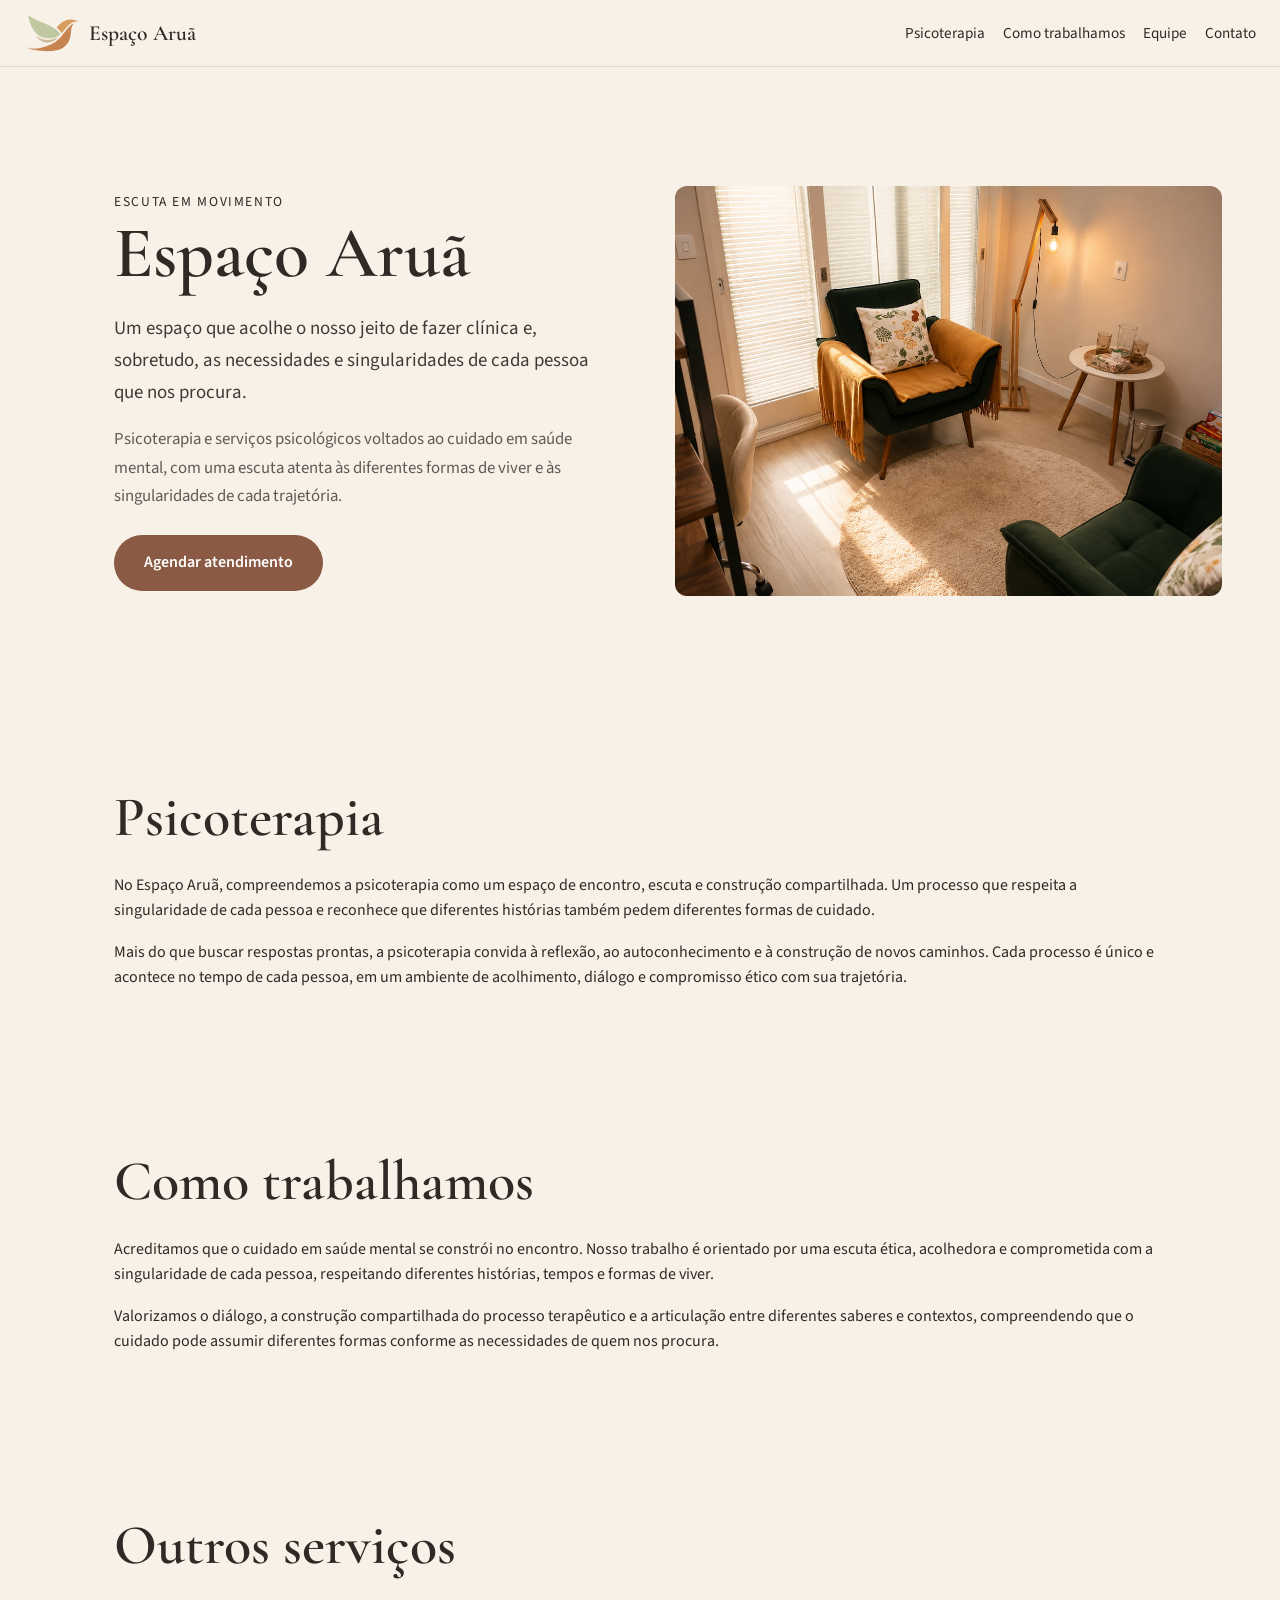
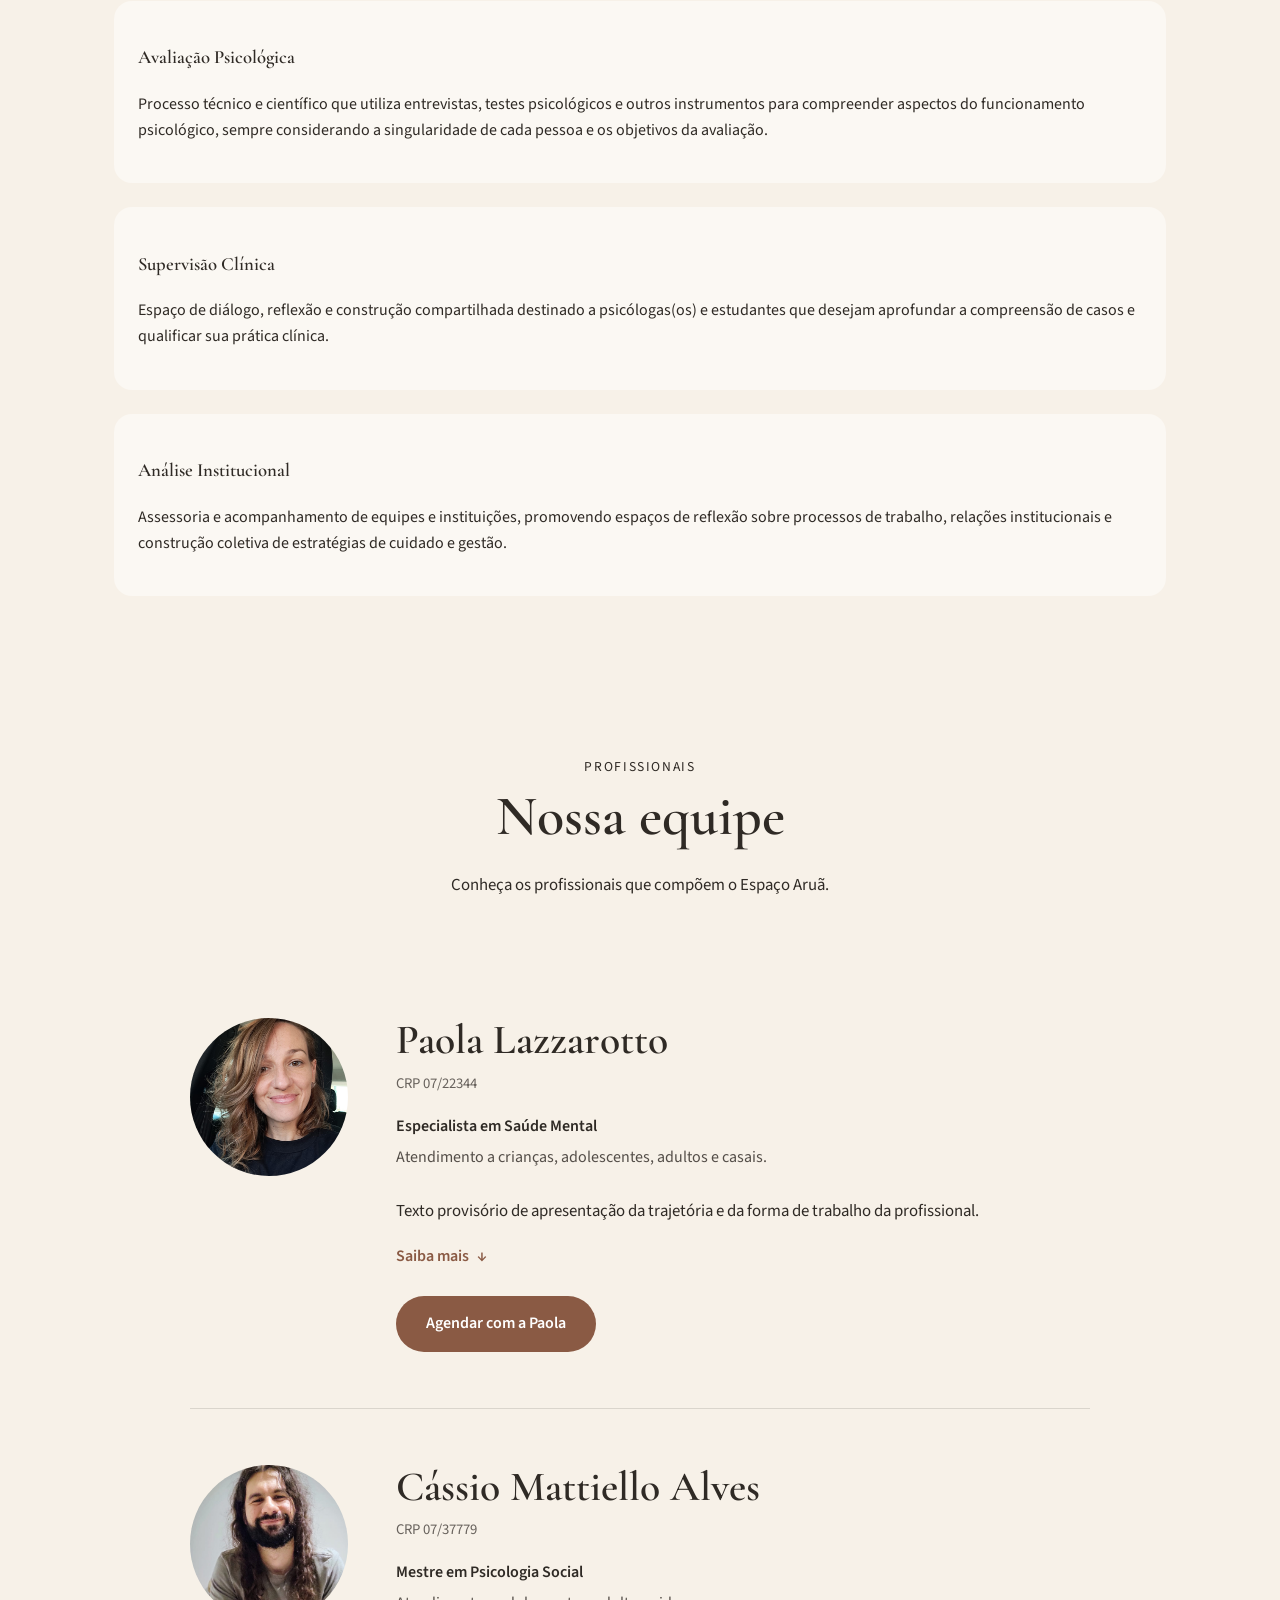
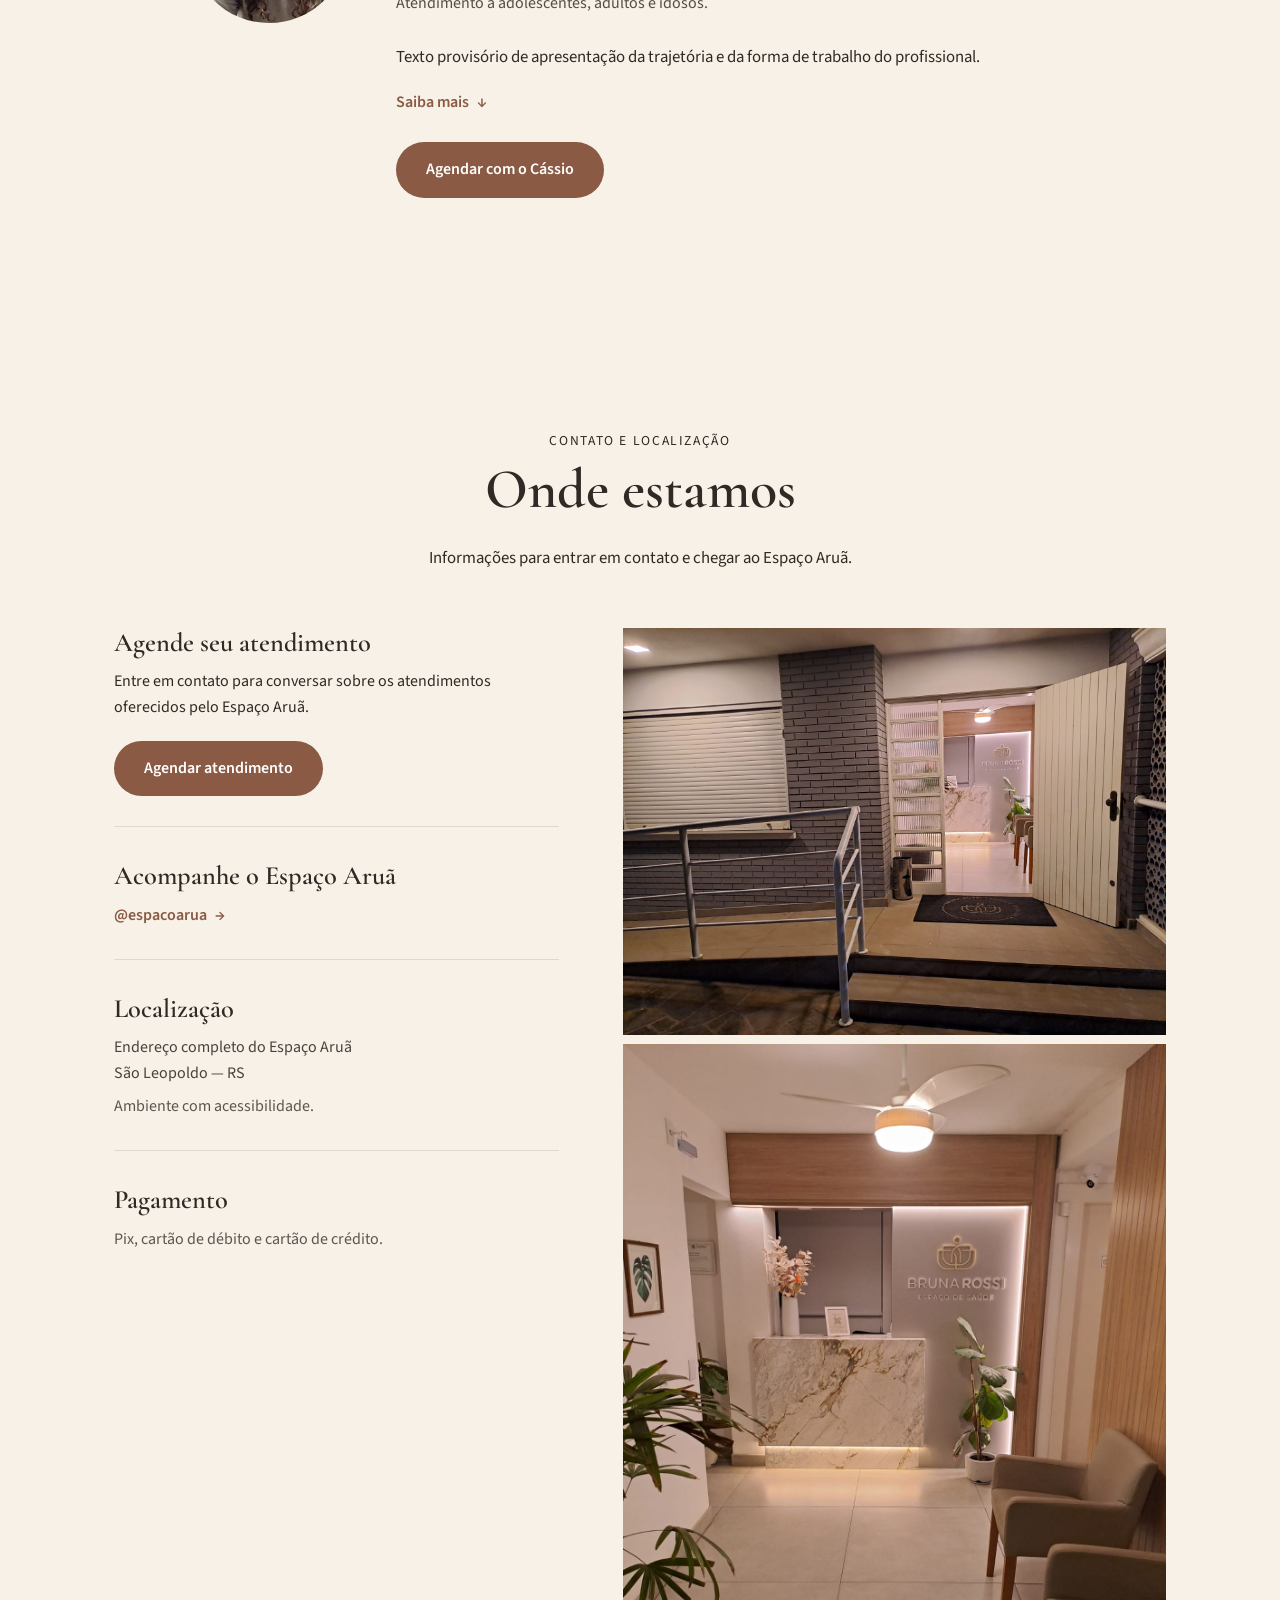
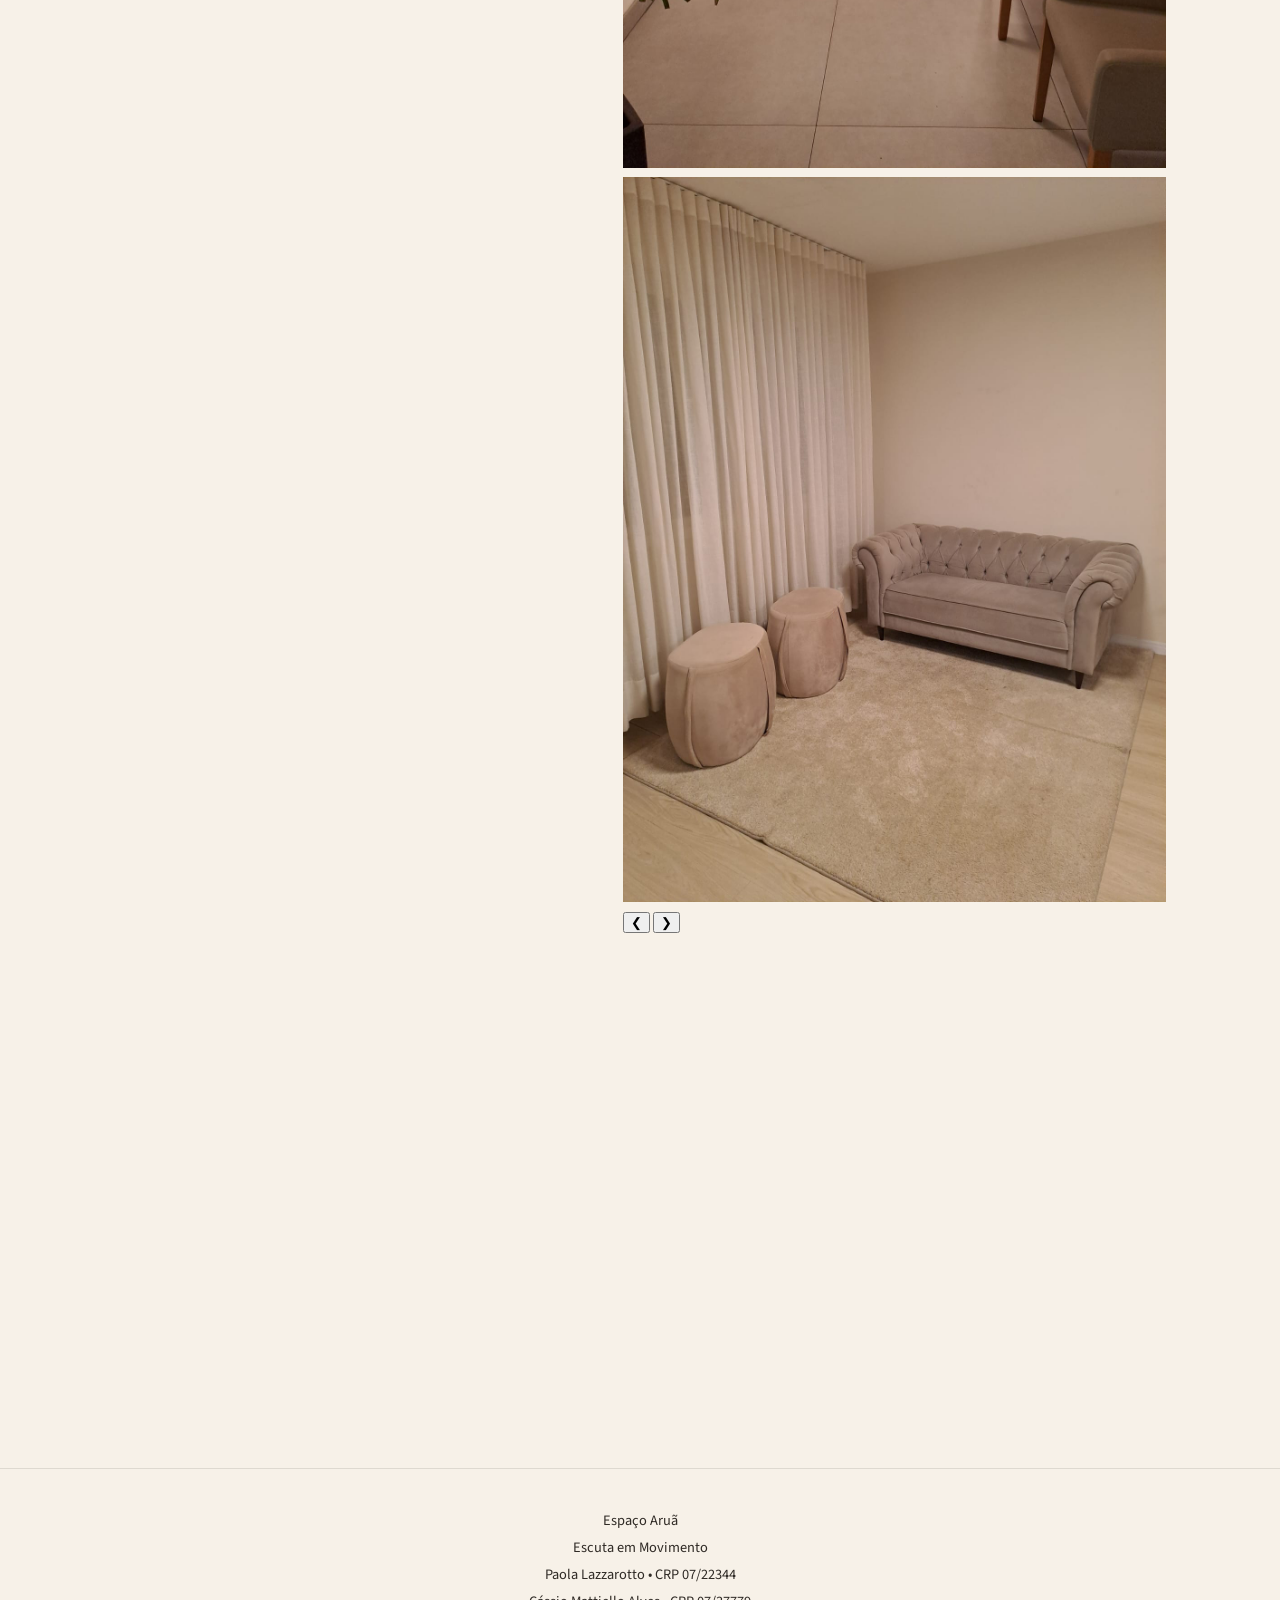
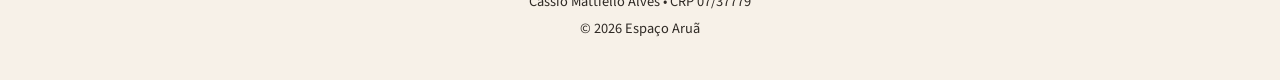
==== index.html @ 2c25df47 "Update index.html" ====
<!DOCTYPE html>
<html lang="pt-BR">
<head>
  <meta charset="UTF-8">

  <meta
    name="viewport"
    content="width=device-width, initial-scale=1.0">

  <title>Espaço Aruã | Escuta em Movimento</title>

  <meta
    name="description"
    content="Espaço Aruã — atendimento psicológico presencial e online em São Leopoldo/RS.">

  <link rel="icon" type="image/svg+xml" href="assets/favicon.svg">
  
  <link rel="stylesheet" href="style.css">
</head>

<body>

  <header class="site-header">
    <a href="#hero" class="logo-link">
      <img
        src="assets/logo.svg"
        alt="Logotipo do Espaço Aruã">

      <span>Espaço Aruã</span>
    </a>

    <nav class="site-nav" aria-label="Navegação principal">
      <a href="#psicoterapia">Psicoterapia</a>
      <a href="#como-trabalhamos">Como trabalhamos</a>
      <a href="#equipe">Equipe</a>
      <a href="#contato">Contato</a>
    </nav>
  </header>

  <main>

    <section id="hero" class="section hero">
  <div class="hero-content">

    <div class="hero-text">
      <p class="eyebrow">Escuta em Movimento</p>

      <h1>Espaço Aruã</h1>

      <p>
        Um espaço que acolhe o nosso jeito de fazer clínica e,
        sobretudo, as necessidades e singularidades de cada pessoa
        que nos procura.
      </p>

      <p>
        Psicoterapia e serviços psicológicos voltados ao cuidado em
        saúde mental, com uma escuta atenta às diferentes formas de
        viver e às singularidades de cada trajetória.
      </p>

      <a href="#contato" class="button">
        Agendar atendimento
      </a>
    </div>

    <div class="hero-image">
      <img
        src="assets/hero2.jpg"
        alt="Consultório do Espaço Aruã">
    </div>

  </div>
</section>
    <section id="psicoterapia" class="section">
  <h2>Psicoterapia</h2>

  <p>
    No Espaço Aruã, compreendemos a psicoterapia como um espaço de encontro,
    escuta e construção compartilhada. Um processo que respeita a
    singularidade de cada pessoa e reconhece que diferentes histórias também
    pedem diferentes formas de cuidado.
  </p>

  <p>
    Mais do que buscar respostas prontas, a psicoterapia convida à reflexão,
    ao autoconhecimento e à construção de novos caminhos. Cada processo é
    único e acontece no tempo de cada pessoa, em um ambiente de acolhimento,
    diálogo e compromisso ético com sua trajetória.
  </p>
</section>

<section id="como-trabalhamos" class="section">
  <h2>Como trabalhamos</h2>

  <p>
    Acreditamos que o cuidado em saúde mental se constrói no encontro.
    Nosso trabalho é orientado por uma escuta ética, acolhedora e
    comprometida com a singularidade de cada pessoa, respeitando
    diferentes histórias, tempos e formas de viver.
  </p>

  <p>
    Valorizamos o diálogo, a construção compartilhada do processo
    terapêutico e a articulação entre diferentes saberes e contextos,
    compreendendo que o cuidado pode assumir diferentes formas conforme
    as necessidades de quem nos procura.
  </p>
</section>

<section id="servicos" class="section">
  <h2>Outros serviços</h2>

  <div class="services-list">

    <article class="service-card">
      <h3>Avaliação Psicológica</h3>

      <p>
        Processo técnico e científico que utiliza entrevistas, testes
        psicológicos e outros instrumentos para compreender aspectos do
        funcionamento psicológico, sempre considerando a singularidade
        de cada pessoa e os objetivos da avaliação.
      </p>
    </article>

    <article class="service-card">
      <h3>Supervisão Clínica</h3>

      <p>
        Espaço de diálogo, reflexão e construção compartilhada destinado
        a psicólogas(os) e estudantes que desejam aprofundar a compreensão
        de casos e qualificar sua prática clínica.
      </p>
    </article>

    <article class="service-card">
      <h3>Análise Institucional</h3>

      <p>
        Assessoria e acompanhamento de equipes e instituições,
        promovendo espaços de reflexão sobre processos de trabalho,
        relações institucionais e construção coletiva de estratégias
        de cuidado e gestão.
      </p>
    </article>

  </div>
</section>

    <section id="equipe" class="section team-section">
      <div class="section-heading">
        <p class="eyebrow">Profissionais</p>

        <h2>Nossa equipe</h2>

        <p>
          Conheça os profissionais que compõem o Espaço Aruã.
        </p>
      </div>

      <div class="team-list">

        <article class="team-member">
          <img
            src="assets/paola.jpeg"
            alt="Paola Lazzarotto"
            class="team-photo">

          <div class="team-content">
            <h3>Paola Lazzarotto</h3>

            <p class="team-crp">CRP 07/22344</p>

            <p class="team-title">
              Especialista em Saúde Mental
            </p>

            <p class="team-audience">
              Atendimento a crianças, adolescentes, adultos e casais.
            </p>

            <p class="team-summary">
              Texto provisório de apresentação da trajetória e da forma
              de trabalho da profissional.
            </p>

            <div class="team-more" id="paola-more" hidden>
              <p>
                Texto provisório para a trajetória profissional completa,
                formação, experiências e áreas de atuação.
              </p>
            </div>

            <button
              class="more-link"
              type="button"
              aria-expanded="false"
              aria-controls="paola-more">

              <span class="more-label">Saiba mais</span>
              <span class="more-arrow" aria-hidden="true">↓</span>
            </button>

            <a
              href="https://wa.me/5551999590970?text=Ol%C3%A1%21%20Conheci%20o%20Espa%C3%A7o%20Aru%C3%A3%20pelo%20site%20e%20gostaria%20de%20agendar%20um%20atendimento."
              class="button team-button"
              target="_blank"
              rel="noopener noreferrer"
              aria-label="Agendar atendimento com Paola pelo WhatsApp">

              Agendar com a Paola
            </a>
          </div>
        </article>

        <article class="team-member">
          <img
            src="assets/cassio.jpg"
            alt="Cássio Mattiello Alves"
            class="team-photo">

          <div class="team-content">
            <h3>Cássio Mattiello Alves</h3>

            <p class="team-crp">CRP 07/37779</p>

            <p class="team-title">
              Mestre em Psicologia Social
            </p>

            <p class="team-audience">
              Atendimento a adolescentes, adultos e idosos.
            </p>

            <p class="team-summary">
              Texto provisório de apresentação da trajetória e da forma
              de trabalho do profissional.
            </p>

            <div class="team-more" id="cassio-more" hidden>
              <p>
                Texto provisório para a trajetória profissional completa,
                formação, experiências e áreas de atuação.
              </p>
            </div>

            <button
              class="more-link"
              type="button"
              aria-expanded="false"
              aria-controls="cassio-more">

              <span class="more-label">Saiba mais</span>
              <span class="more-arrow" aria-hidden="true">↓</span>
            </button>

            <a
              href="https://wa.me/5551982914845?text=Ol%C3%A1%21%20Conheci%20o%20Espa%C3%A7o%20Aru%C3%A3%20pelo%20site%20e%20gostaria%20de%20agendar%20um%20atendimento."
              class="button team-button"
              target="_blank"
              rel="noopener noreferrer"
              aria-label="Agendar atendimento com Cássio pelo WhatsApp">

              Agendar com o Cássio
            </a>
          </div>
        </article>

      </div>
    </section>

    <section id="contato" class="section contact-section">
      <div class="section-heading contact-heading">
        <p class="eyebrow">Contato e localização</p>

        <h2>Onde estamos</h2>

        <p>
          Informações para entrar em contato e chegar ao Espaço Aruã.
        </p>
      </div>

      <div class="contact-layout">

        <div class="contact-information">

          <div class="contact-group">
            <h3>Agende seu atendimento</h3>

            <p>
              Entre em contato para conversar sobre os atendimentos
              oferecidos pelo Espaço Aruã.
            </p>

            <a href="#" class="button">
              Agendar atendimento
            </a>
          </div>

          <div class="contact-group">
            <h3>Acompanhe o Espaço Aruã</h3>

            <a
              href="#"
              class="text-link"
              target="_blank"
              rel="noopener noreferrer">

              @espacoarua
              <span aria-hidden="true">→</span>
            </a>
          </div>

          <div class="contact-group">
            <h3>Localização</h3>

            <address>
              Endereço completo do Espaço Aruã<br>
              São Leopoldo — RS
            </address>

            <p class="practical-information">
              Ambiente com acessibilidade.
            </p>
          </div>

          <div class="contact-group">
            <h3>Pagamento</h3>

            <p class="practical-information">
              Pix, cartão de débito e cartão de crédito.
            </p>
          </div>

        </div>

          <div class="partner-space-gallery">
          
            <div class="gallery-slides">
          
              <img
                src="assets/entrada.jfif"
                alt="Entrada do Bruna Rossi Espaço de Saúde"
                class="gallery-image active">
          
              <img
                src="assets/salaespera1.jfif"
                alt="Sala de espera do Bruna Rossi Espaço de Saúde"
                class="gallery-image">
          
              <img
                src="assets/salaespera2.jfif"
                alt="Ambiente interno do Bruna Rossi Espaço de Saúde"
                class="gallery-image">
          
            </div>
          
            <button class="gallery-prev" aria-label="Imagem anterior">
              &#10094;
            </button>
          
            <button class="gallery-next" aria-label="Próxima imagem">
              &#10095;
            </button>
          
            <div class="gallery-dots">
              <span class="dot active"></span>
              <span class="dot"></span>
              <span class="dot"></span>
            </div>
          
          </div>
        </div>

      </div>

      <div class="map-container">
        <iframe
          src="https://www.google.com/maps/embed?pb=!1m18!1m12!1m3!1d565.4908144090025!2d-51.13666380336082!3d-29.768173068075356!2m3!1f0!2f0!3f0!3m2!1i1024!2i768!4f13.1!3m3!1m2!1s0x95196956f9152bd3%3A0xb25b59da0e4efa75!2sBruna%20Rossi%20Espa%C3%A7o%20de%20Sa%C3%BAde!5e0!3m2!1spt-BR!2sbr!4v1783975201774!5m2!1spt-BR!2sbr"
          title="Localização do Espaço Aruã no Bruna Rossi Espaço de Saúde"
          loading="lazy"
          allowfullscreen
          referrerpolicy="strict-origin-when-cross-origin">
        </iframe>
      </div>
    </section>

  </main>

  <footer class="site-footer">
    <p>Espaço Aruã</p>
    <p>Escuta em Movimento</p>
    <p>Paola Lazzarotto • CRP 07/22344</p>
    <p>Cássio Mattiello Alves • CRP 07/37779</p>
    <p>© 2026 Espaço Aruã</p>
  </footer>

  <script src="script.js"></script>
</body>
</html>
---- style.css ----
@import url('https://fonts.googleapis.com/css2?family=Cormorant+Garamond:wght@500;600;700&family=Source+Sans+3:wght@400;500;600&display=swap');

:root {
  --cor-fundo: #f7f1e8;
  --cor-texto: #2f2a25;
  --cor-destaque: #8a5a44;
  --cor-branco: #ffffff;
  --largura-conteudo: 1100px;
}

* {
  box-sizing: border-box;
}

html {
  scroll-behavior: smooth;
}

body {
  margin: 0;
  font-family: 'Source Sans 3', Arial, sans-serif;
  background: var(--cor-fundo);
  color: var(--cor-texto);
  line-height: 1.6;
}

img {
  max-width: 100%;
}

h1,
h2,
h3 {
  font-family: 'Cormorant Garamond', serif;
  font-weight: 600;
}

h2 {
  margin: 0 0 24px;
  font-size: clamp(2.3rem, 5vw, 3.5rem);
  line-height: 1.1;
}

address {
  font-style: normal;
}

/* Header */

.site-header {
  position: sticky;
  top: 0;
  z-index: 10;
  display: flex;
  justify-content: space-between;
  align-items: center;
  gap: 24px;
  padding: 14px 24px;
  background: var(--cor-fundo);
  border-bottom: 1px solid rgba(47, 42, 37, 0.12);
}

.logo-link {
  display: flex;
  align-items: center;
  gap: 10px;
  color: var(--cor-texto);
  text-decoration: none;
  font-family: 'Cormorant Garamond', serif;
  font-size: 1.35rem;
  font-weight: 600;
}

.logo-link img {
  width: auto;
  height: 38px;
}

.site-nav {
  display: flex;
  flex-wrap: wrap;
  gap: 18px;
}

.site-nav a {
  color: var(--cor-texto);
  text-decoration: none;
  font-size: 0.95rem;
}

.site-nav a:hover {
  color: var(--cor-destaque);
}

/* Estrutura geral */

.section {
  max-width: var(--largura-conteudo);
  margin: 0 auto;
  padding: 72px 24px;
}

.eyebrow {
  margin: 0;
  font-size: 0.85rem;
  text-transform: uppercase;
  letter-spacing: 0.12em;
}

/* Hero */

.hero {
  min-height: 72vh;
  display: flex;
  align-items: center;
}

.hero-content {
  width: 100%;
  display: flex;
  align-items: center;
  gap: 56px;
}

.hero-text {
  flex: 0 0 48%;
}

.hero h1 {
  margin: 0.25rem 0 1.5rem;
  font-size: clamp(3rem, 6vw, 4.5rem);
  line-height: 1;
}

.hero-text p {
  max-width: 560px;
}

.hero-text .eyebrow {
  margin: 0;
}

.hero-text .eyebrow + h1 + p {
  margin: 0 0 1rem;
  font-size: 1.18rem;
  line-height: 1.7;
  color: rgba(47, 42, 37, 0.92);
}

.hero-text p:last-of-type {
  margin: 0;
  font-size: 1.05rem;
  line-height: 1.7;
  color: rgba(47, 42, 37, 0.76);
}

.hero-image {
  flex: 0 0 52%;
}

.hero-image img {
  width: 100%;
  display: block;
  object-fit: cover;
  aspect-ratio: 4 / 3;
  border-radius: 12px;
}

/* Botões e links */

.button {
  display: inline-flex;
  align-items: center;
  justify-content: center;
  width: auto;
  margin-top: 24px;
  padding: 15px 30px;
  border-radius: 999px;
  background: var(--cor-destaque);
  color: var(--cor-branco);
  text-decoration: none;
  font-weight: 600;
  transition:
    transform 0.2s ease,
    opacity 0.2s ease;
}

.button:hover {
  transform: translateY(-2px);
  opacity: 0.95;
}

.text-link {
  display: inline-flex;
  align-items: center;
  gap: 8px;
  color: var(--cor-destaque);
  text-decoration: none;
  font-weight: 600;
}

.text-link:hover {
  text-decoration: underline;
}

/* Serviços */

.services-list article {
  margin-top: 24px;
  padding: 24px;
  background: rgba(255, 255, 255, 0.45);
  border-radius: 18px;
}

/* Cabeçalhos de seção */

.section-heading {
  max-width: 650px;
  margin: 0 auto 64px;
  text-align: center;
}

.section-heading h2 {
  margin-top: 8px;
}

.section-heading > p:last-child {
  margin-bottom: 0;
  font-size: 1.05rem;
}

/* Equipe */

.team-section {
  padding-top: 88px;
  padding-bottom: 88px;
}

.team-list {
  max-width: 900px;
  margin: 0 auto;
}

.team-member {
  display: flex;
  align-items: flex-start;
  gap: 48px;
  margin: 0;
  padding: 56px 0;
  background: transparent;
}

.team-member + .team-member {
  border-top: 1px solid rgba(47, 42, 37, 0.14);
}

.team-photo {
  flex: 0 0 158px;
  width: 158px;
  height: 158px;
  display: block;
  margin: 0;
  border-radius: 50%;
  object-fit: cover;
  object-position: center 25%;
}

.team-content {
  flex: 1;
  min-width: 0;
  margin: 0;
  text-align: left;
}

.team-content h3 {
  margin: 0;
  font-size: clamp(2rem, 5vw, 2.6rem);
  line-height: 1.1;
}

.team-crp {
  margin: 8px 0 0;
  color: rgba(47, 42, 37, 0.72);
  font-size: 0.92rem;
}

.team-title {
  margin: 18px 0 0;
  font-weight: 600;
}

.team-audience {
  max-width: 470px;
  margin: 6px 0 26px;
  color: rgba(47, 42, 37, 0.82);
}

.team-summary,
.team-more {
  font-size: 1.05rem;
  line-height: 1.75;
}

.team-more[hidden] {
  display: none;
}

.more-link {
  display: flex;
  align-items: center;
  gap: 8px;
  margin: 18px 0 0;
  padding: 0;
  border: 0;
  background: transparent;
  color: var(--cor-destaque);
  font: inherit;
  font-weight: 600;
  cursor: pointer;
}

.more-link:hover {
  text-decoration: underline;
}

.more-arrow {
  transition: transform 0.2s ease;
}

.more-link[aria-expanded="true"] .more-arrow {
  transform: rotate(180deg);
}

.team-button {
  margin-top: 26px;
}

/* Onde estamos e contato */

.contact-section {
  padding-top: 88px;
  padding-bottom: 88px;
}

.contact-heading {
  margin-bottom: 56px;
}

.contact-layout {
  display: grid;
  grid-template-columns: minmax(0, 0.9fr) minmax(0, 1.1fr);
  gap: 64px;
  align-items: start;
}

.contact-information {
  display: flex;
  flex-direction: column;
  gap: 34px;
}

.contact-group {
  padding-bottom: 30px;
  border-bottom: 1px solid rgba(47, 42, 37, 0.12);
}

.contact-group:last-child {
  padding-bottom: 0;
  border-bottom: 0;
}

.contact-group h3,
.partner-space h3 {
  margin: 0 0 10px;
  font-size: 1.65rem;
  line-height: 1.2;
}

.contact-group p {
  margin: 0;
}

.contact-group .button {
  margin-top: 20px;
}

.contact-group address {
  color: rgba(47, 42, 37, 0.88);
}

.practical-information {
  margin-top: 8px !important;
  color: rgba(47, 42, 37, 0.78);
}

.waiting-room-photo {
  width: 100%;
  display: block;
  aspect-ratio: 4 / 3;
  object-fit: cover;
  border-radius: 12px;
}

.partner-space-text {
  padding-top: 24px;
}

.partner-space-text p {
  margin: 0 0 18px;
  font-size: 1.04rem;
  line-height: 1.75;
}

.map-container {
  margin-top: 64px;
}

.map-container iframe {
    width: 100%;
    height: 380px;
    border: 0;
    border-radius: 12px;
    display: block;
}

@media (max-width: 768px) {
    .map-container iframe {
        height: 300px;
    }
}

/* Rodapé */

.site-footer {
  padding: 36px 24px;
  border-top: 1px solid rgba(47, 42, 37, 0.12);
  text-align: center;
  font-size: 0.9rem;
}

.site-footer p {
  margin: 4px 0;
}

/* Responsividade */

@media (max-width: 768px) {
  .site-header {
    flex-direction: column;
    align-items: flex-start;
  }

  .site-nav {
    gap: 12px;
  }

  .section {
    padding: 56px 20px;
  }

  .hero {
    min-height: auto;
  }

  .hero-content {
    flex-direction: column;
    gap: 32px;
  }

  .hero-text,
  .hero-image {
    flex: none;
    width: 100%;
  }

  .hero h1 {
    font-size: clamp(2.7rem, 15vw, 4rem);
  }

  .team-section,
  .contact-section {
    padding-top: 64px;
    padding-bottom: 64px;
  }

  .section-heading {
    margin-bottom: 32px;
  }

  .team-member {
    flex-direction: column;
    align-items: center;
    gap: 0;
    padding: 44px 0;
  }

  .team-photo {
    flex: none;
    width: 126px;
    height: 126px;
    margin: 0 auto 26px;
  }

  .team-content {
    width: 100%;
  }

  .team-content h3 {
    font-size: 2.2rem;
  }

  .team-content h3,
  .team-crp,
  .team-title,
  .team-audience {
    text-align: center;
  }

  .team-audience {
    margin: 6px auto 26px;
  }

  .team-button {
    width: 100%;
  }

  .contact-layout {
    grid-template-columns: 1fr;
    gap: 48px;
  }

  .contact-information {
    gap: 28px;
  }

  .waiting-room-photo {
    aspect-ratio: 4 / 3;
  }

  .map-container {
    margin-top: 48px;
  }

  .map-placeholder {
    min-height: 280px;
  }
}
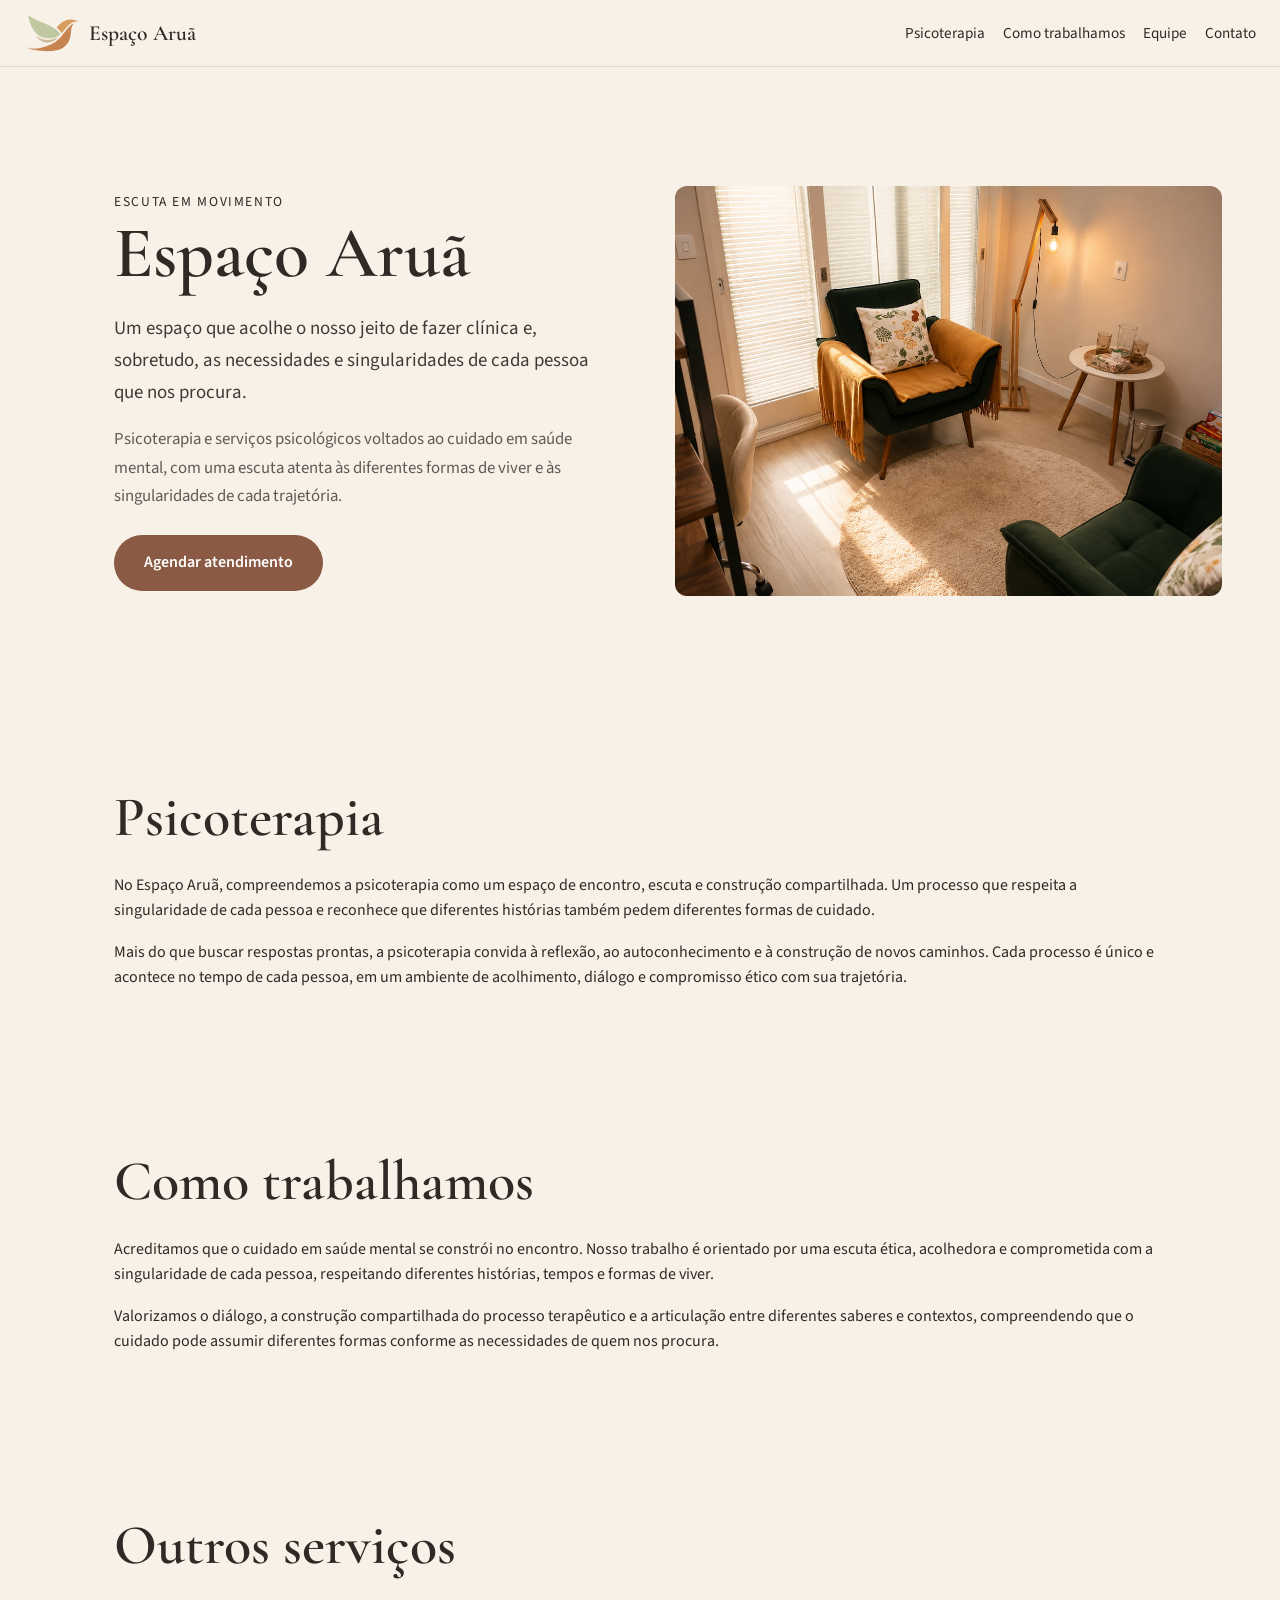
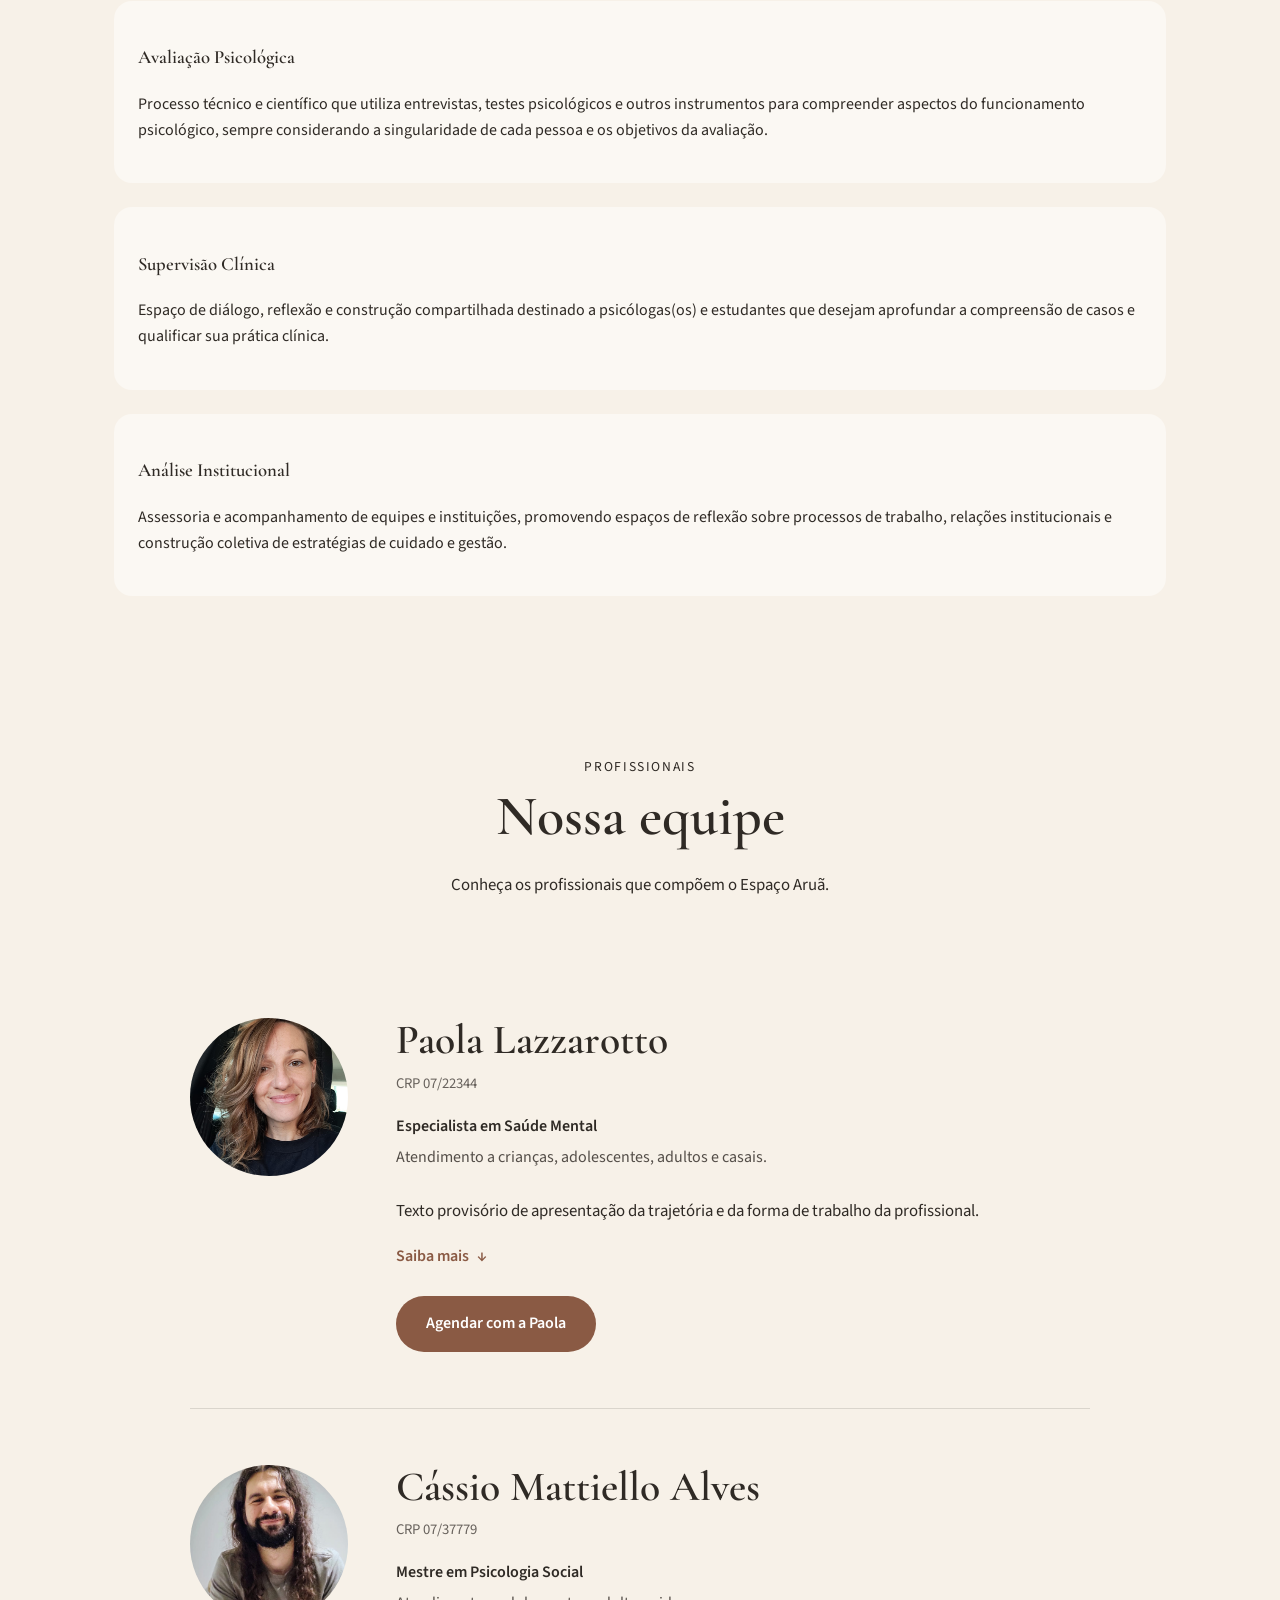
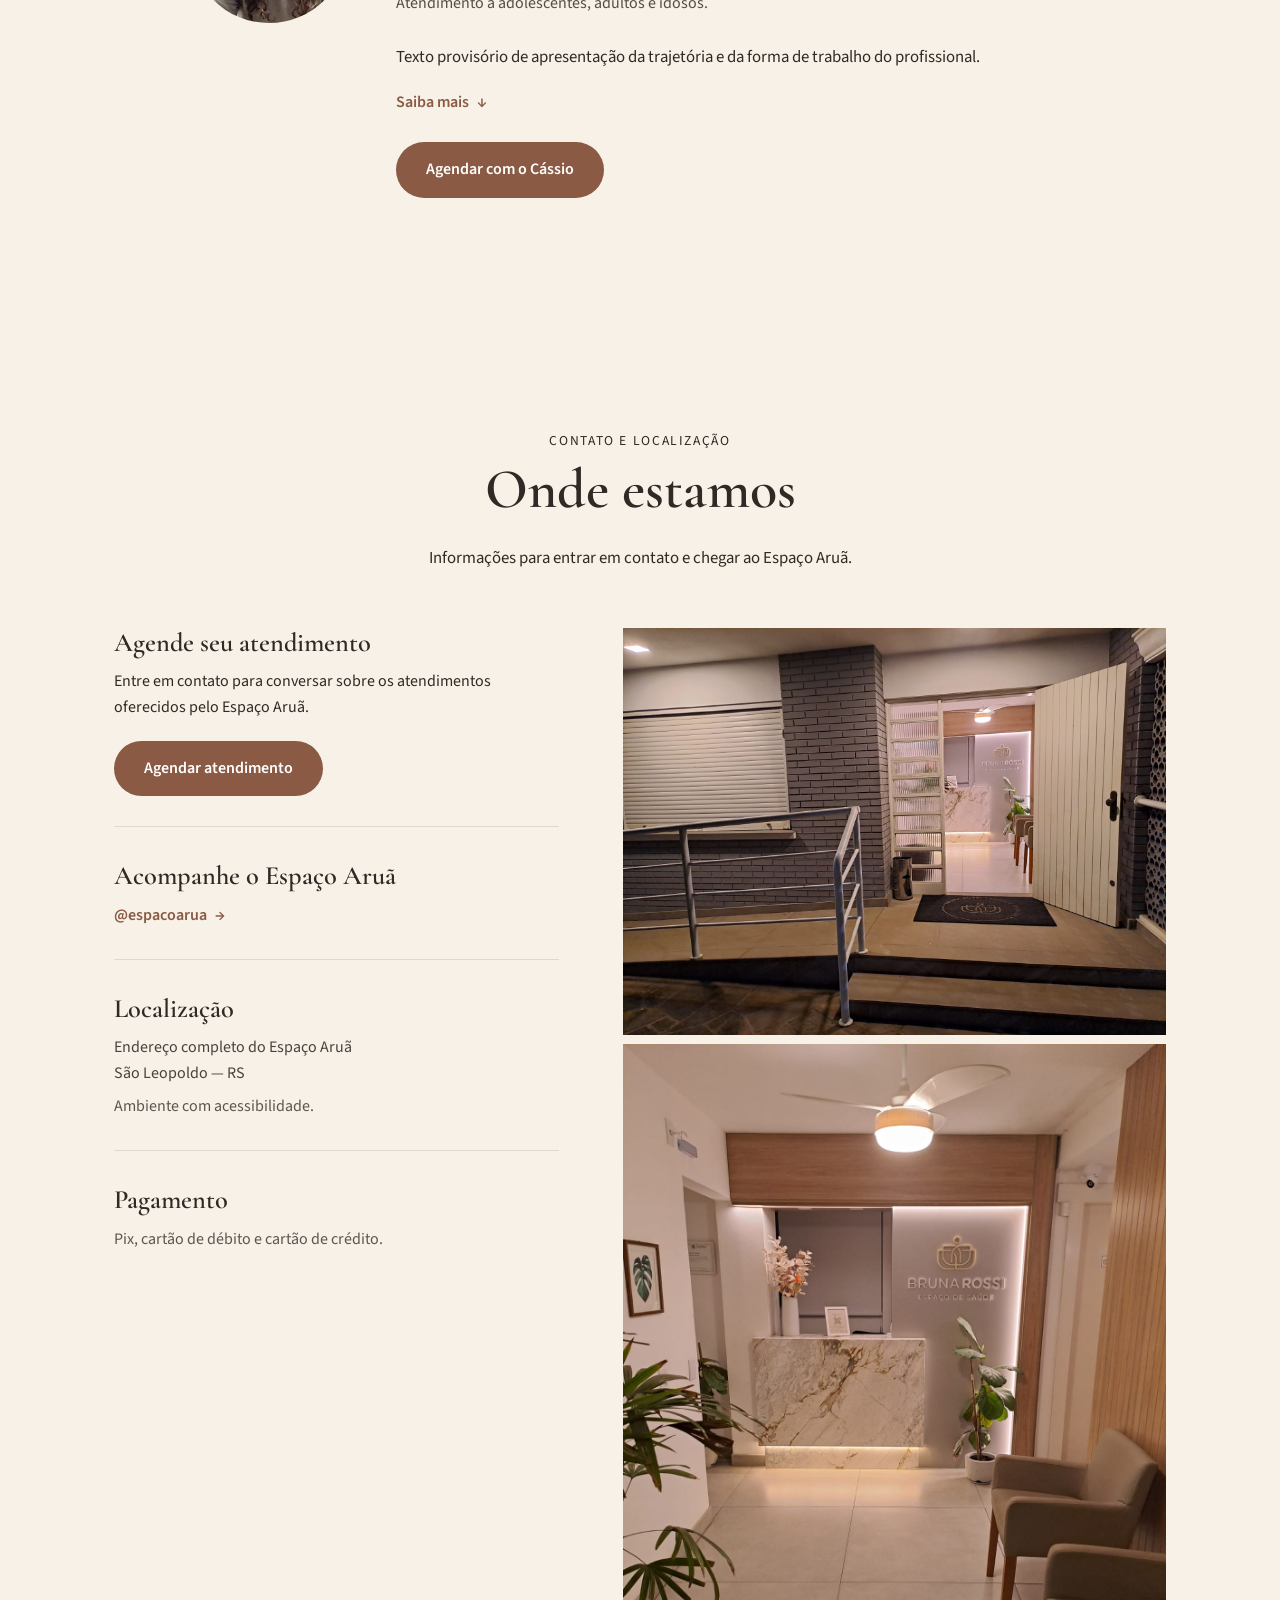
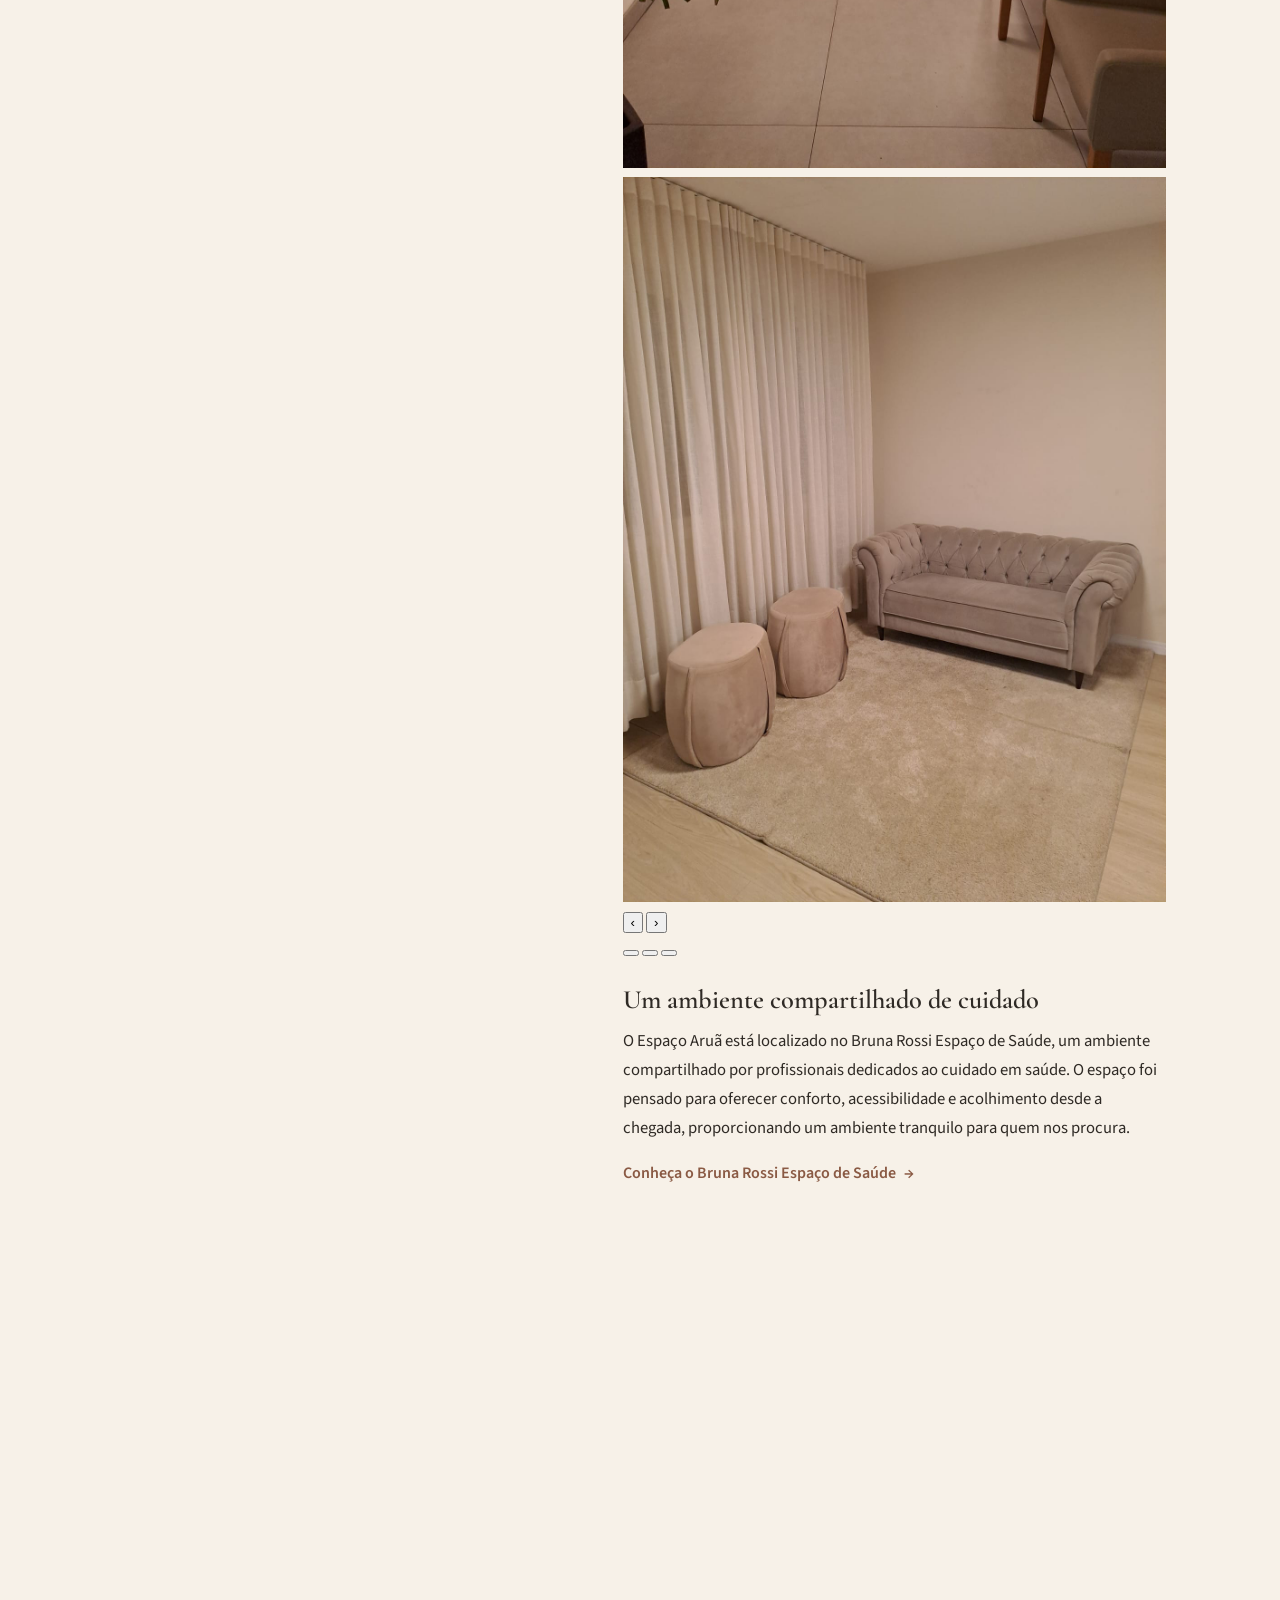
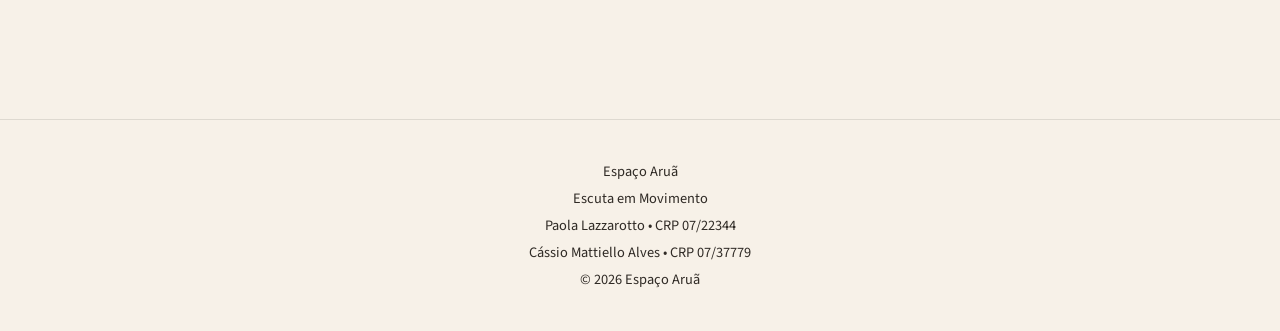
==== commit 9f0a4bf0: "Update index.html" ====
--- a/index.html
+++ b/index.html
@@ -271,120 +271,167 @@
     </section>
 
     <section id="contato" class="section contact-section">
-      <div class="section-heading contact-heading">
-        <p class="eyebrow">Contato e localização</p>
-
-        <h2>Onde estamos</h2>
+  <div class="section-heading contact-heading">
+    <p class="eyebrow">Contato e localização</p>
+
+    <h2>Onde estamos</h2>
+
+    <p>
+      Informações para entrar em contato e chegar ao Espaço Aruã.
+    </p>
+  </div>
+
+  <div class="contact-layout">
+
+    <div class="contact-information">
+
+      <div class="contact-group">
+        <h3>Agende seu atendimento</h3>
 
         <p>
-          Informações para entrar em contato e chegar ao Espaço Aruã.
+          Entre em contato para conversar sobre os atendimentos
+          oferecidos pelo Espaço Aruã.
         </p>
-      </div>
-
-      <div class="contact-layout">
-
-        <div class="contact-information">
-
-          <div class="contact-group">
-            <h3>Agende seu atendimento</h3>
-
-            <p>
-              Entre em contato para conversar sobre os atendimentos
-              oferecidos pelo Espaço Aruã.
-            </p>
-
-            <a href="#" class="button">
-              Agendar atendimento
-            </a>
-          </div>
-
-          <div class="contact-group">
-            <h3>Acompanhe o Espaço Aruã</h3>
-
-            <a
-              href="#"
-              class="text-link"
-              target="_blank"
-              rel="noopener noreferrer">
-
-              @espacoarua
-              <span aria-hidden="true">→</span>
-            </a>
-          </div>
-
-          <div class="contact-group">
-            <h3>Localização</h3>
-
-            <address>
-              Endereço completo do Espaço Aruã<br>
-              São Leopoldo — RS
-            </address>
-
-            <p class="practical-information">
-              Ambiente com acessibilidade.
-            </p>
-          </div>
-
-          <div class="contact-group">
-            <h3>Pagamento</h3>
-
-            <p class="practical-information">
-              Pix, cartão de débito e cartão de crédito.
-            </p>
-          </div>
+
+        <a href="#" class="button">
+          Agendar atendimento
+        </a>
+      </div>
+
+      <div class="contact-group">
+        <h3>Acompanhe o Espaço Aruã</h3>
+
+        <a
+          href="#"
+          class="text-link"
+          target="_blank"
+          rel="noopener noreferrer">
+
+          @espacoarua
+          <span aria-hidden="true">→</span>
+        </a>
+      </div>
+
+      <div class="contact-group">
+        <h3>Localização</h3>
+
+        <address>
+          Endereço completo do Espaço Aruã<br>
+          São Leopoldo — RS
+        </address>
+
+        <p class="practical-information">
+          Ambiente com acessibilidade.
+        </p>
+      </div>
+
+      <div class="contact-group">
+        <h3>Pagamento</h3>
+
+        <p class="practical-information">
+          Pix, cartão de débito e cartão de crédito.
+        </p>
+      </div>
+
+    </div>
+
+    <div class="partner-space">
+
+      <div
+        class="partner-space-gallery"
+        aria-label="Imagens do Bruna Rossi Espaço de Saúde">
+
+        <div class="gallery-slides">
+
+          <img
+            src="assets/entrada.jfif"
+            alt="Entrada do Bruna Rossi Espaço de Saúde"
+            class="gallery-image is-active">
+
+          <img
+            src="assets/salaespera1.jfif"
+            alt="Sala de espera do Bruna Rossi Espaço de Saúde"
+            class="gallery-image">
+
+          <img
+            src="assets/salaespera2.jfif"
+            alt="Outro ambiente da sala de espera"
+            class="gallery-image">
 
         </div>
 
-          <div class="partner-space-gallery">
-          
-            <div class="gallery-slides">
-          
-              <img
-                src="assets/entrada.jfif"
-                alt="Entrada do Bruna Rossi Espaço de Saúde"
-                class="gallery-image active">
-          
-              <img
-                src="assets/salaespera1.jfif"
-                alt="Sala de espera do Bruna Rossi Espaço de Saúde"
-                class="gallery-image">
-          
-              <img
-                src="assets/salaespera2.jfif"
-                alt="Ambiente interno do Bruna Rossi Espaço de Saúde"
-                class="gallery-image">
-          
-            </div>
-          
-            <button class="gallery-prev" aria-label="Imagem anterior">
-              &#10094;
-            </button>
-          
-            <button class="gallery-next" aria-label="Próxima imagem">
-              &#10095;
-            </button>
-          
-            <div class="gallery-dots">
-              <span class="dot active"></span>
-              <span class="dot"></span>
-              <span class="dot"></span>
-            </div>
-          
-          </div>
+        <button
+          class="gallery-button gallery-prev"
+          type="button"
+          aria-label="Mostrar imagem anterior">
+          ‹
+        </button>
+
+        <button
+          class="gallery-button gallery-next"
+          type="button"
+          aria-label="Mostrar próxima imagem">
+          ›
+        </button>
+
+        <div class="gallery-dots" aria-label="Selecionar imagem">
+          <button
+            class="gallery-dot is-active"
+            type="button"
+            aria-label="Mostrar imagem 1">
+          </button>
+
+          <button
+            class="gallery-dot"
+            type="button"
+            aria-label="Mostrar imagem 2">
+          </button>
+
+          <button
+            class="gallery-dot"
+            type="button"
+            aria-label="Mostrar imagem 3">
+          </button>
         </div>
 
       </div>
 
-      <div class="map-container">
-        <iframe
-          src="https://www.google.com/maps/embed?pb=!1m18!1m12!1m3!1d565.4908144090025!2d-51.13666380336082!3d-29.768173068075356!2m3!1f0!2f0!3f0!3m2!1i1024!2i768!4f13.1!3m3!1m2!1s0x95196956f9152bd3%3A0xb25b59da0e4efa75!2sBruna%20Rossi%20Espa%C3%A7o%20de%20Sa%C3%BAde!5e0!3m2!1spt-BR!2sbr!4v1783975201774!5m2!1spt-BR!2sbr"
-          title="Localização do Espaço Aruã no Bruna Rossi Espaço de Saúde"
-          loading="lazy"
-          allowfullscreen
-          referrerpolicy="strict-origin-when-cross-origin">
-        </iframe>
-      </div>
-    </section>
+      <div class="partner-space-text">
+        <h3>Um ambiente compartilhado de cuidado</h3>
+
+        <p>
+          O Espaço Aruã está localizado no Bruna Rossi Espaço de Saúde,
+          um ambiente compartilhado por profissionais dedicados ao
+          cuidado em saúde. O espaço foi pensado para oferecer conforto,
+          acessibilidade e acolhimento desde a chegada, proporcionando
+          um ambiente tranquilo para quem nos procura.
+        </p>
+
+        <a
+          href="https://www.instagram.com/brunarossiespacodesaude"
+          class="text-link"
+          target="_blank"
+          rel="noopener noreferrer">
+
+          Conheça o Bruna Rossi Espaço de Saúde
+          <span aria-hidden="true">→</span>
+        </a>
+      </div>
+
+    </div>
+
+  </div>
+
+  <div class="map-container">
+    <iframe
+      src="https://www.google.com/maps/embed?pb=!1m18!1m12!1m3!1d565.4908144090025!2d-51.13666380336082!3d-29.768173068075356!2m3!1f0!2f0!3f0!3m2!1i1024!2i768!4f13.1!3m3!1m2!1s0x95196956f9152bd3%3A0xb25b59da0e4efa75!2sBruna%20Rossi%20Espa%C3%A7o%20de%20Sa%C3%BAde!5e0!3m2!1spt-BR!2sbr!4v1783975201774!5m2!1spt-BR!2sbr"
+      title="Localização do Espaço Aruã no Bruna Rossi Espaço de Saúde"
+      loading="lazy"
+      allowfullscreen
+      referrerpolicy="strict-origin-when-cross-origin">
+    </iframe>
+  </div>
+</section>
 
   </main>
 
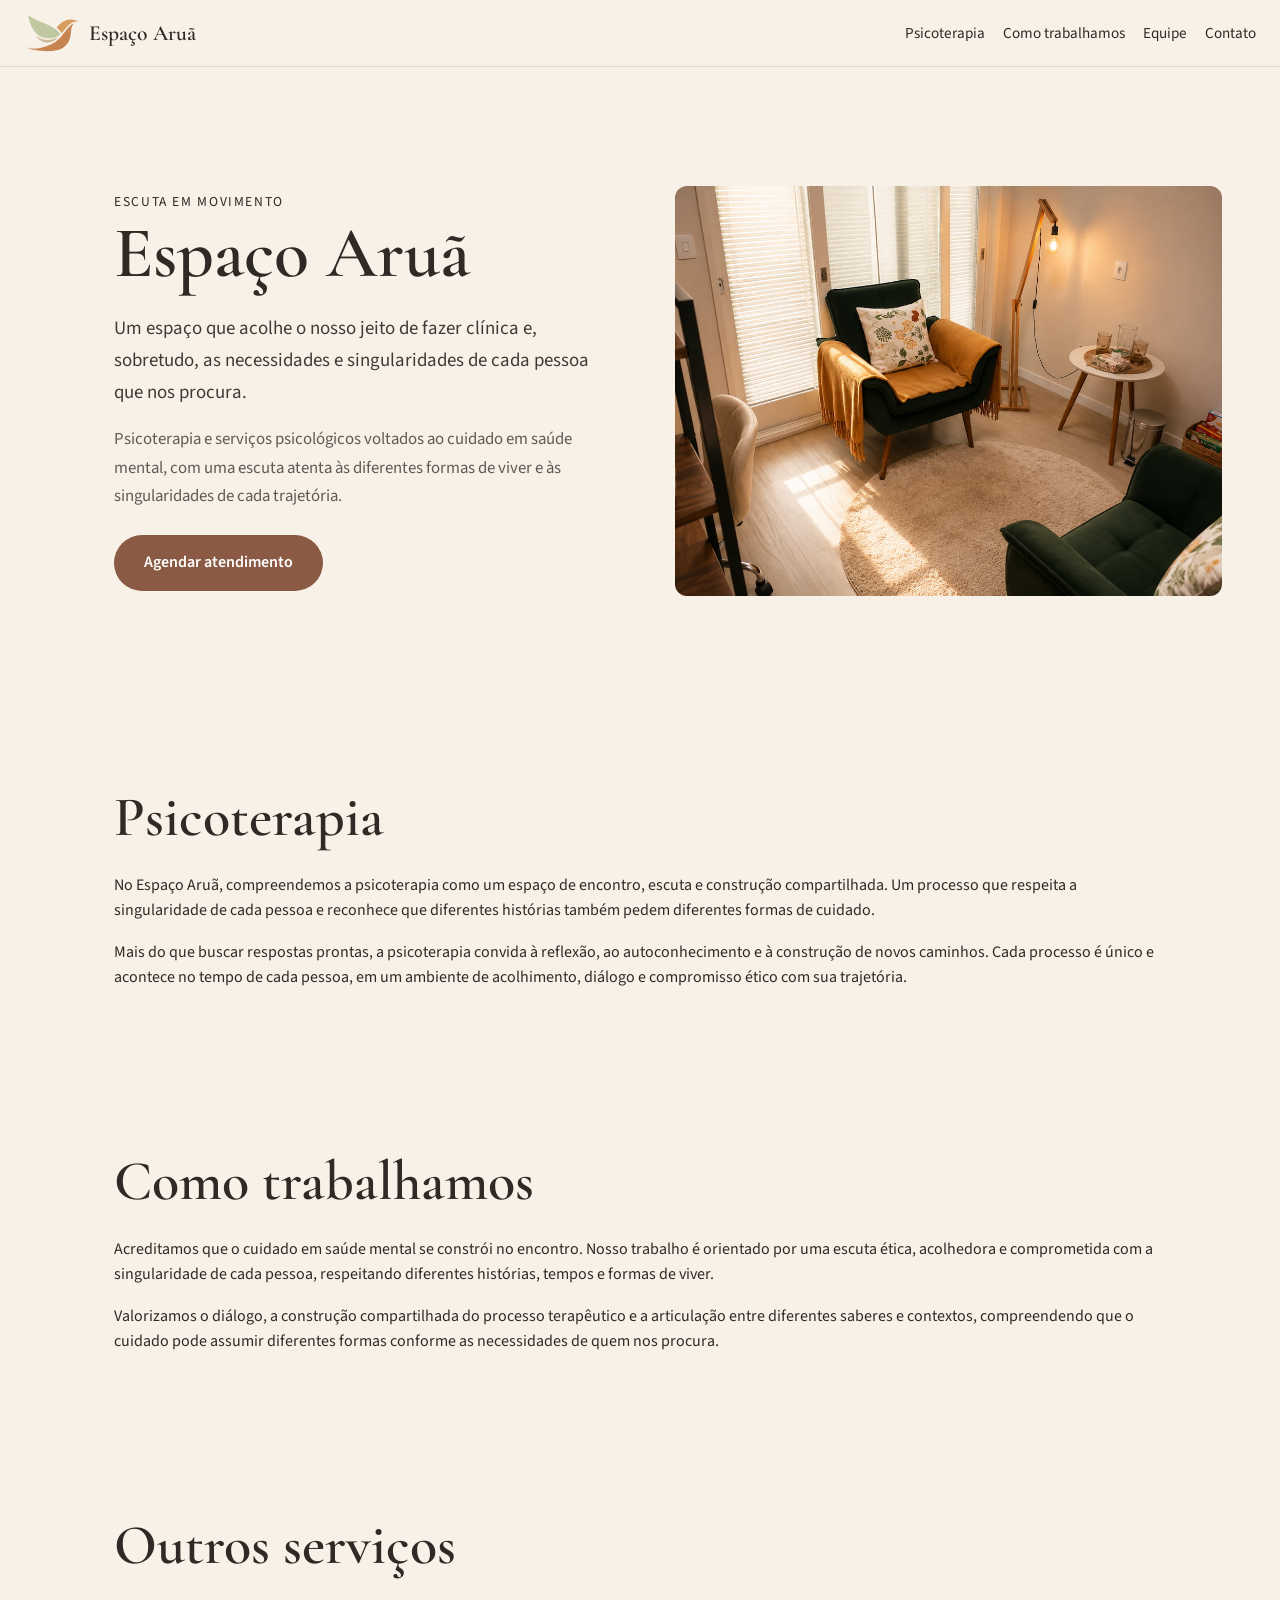
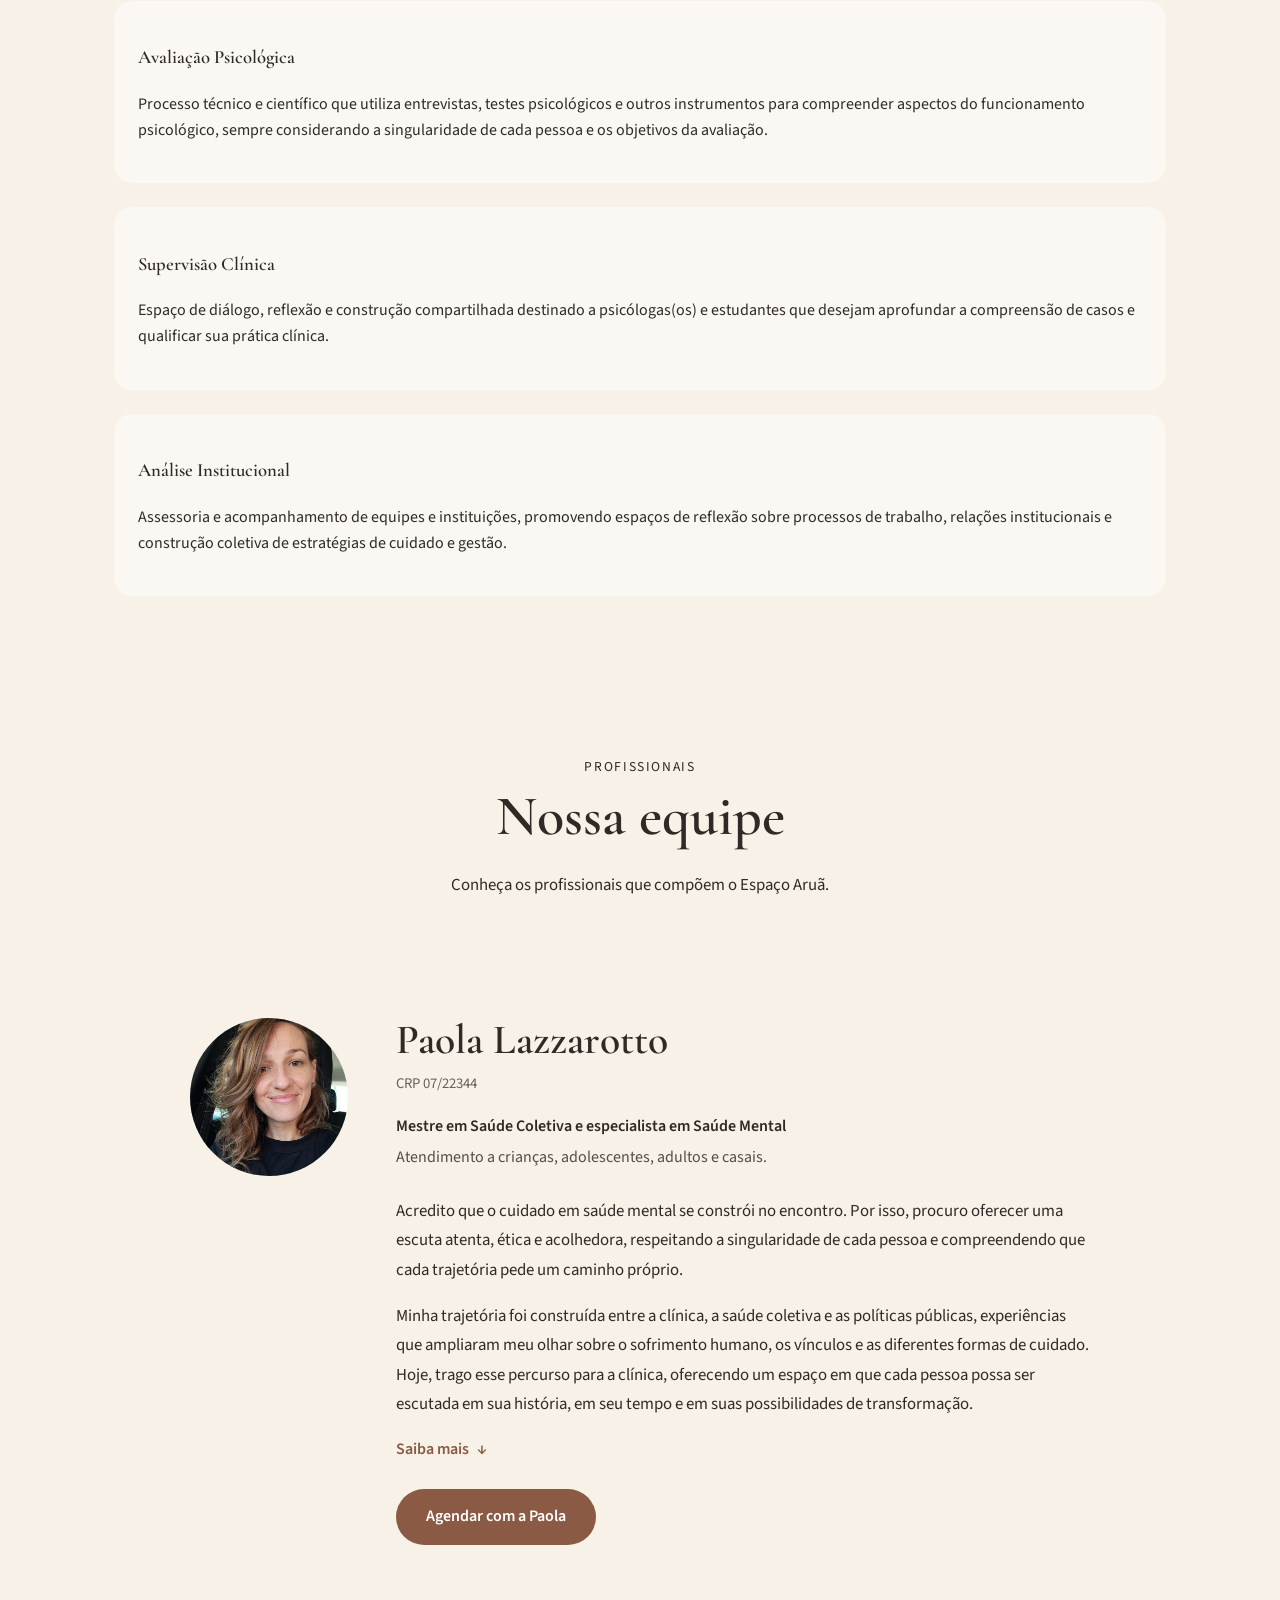
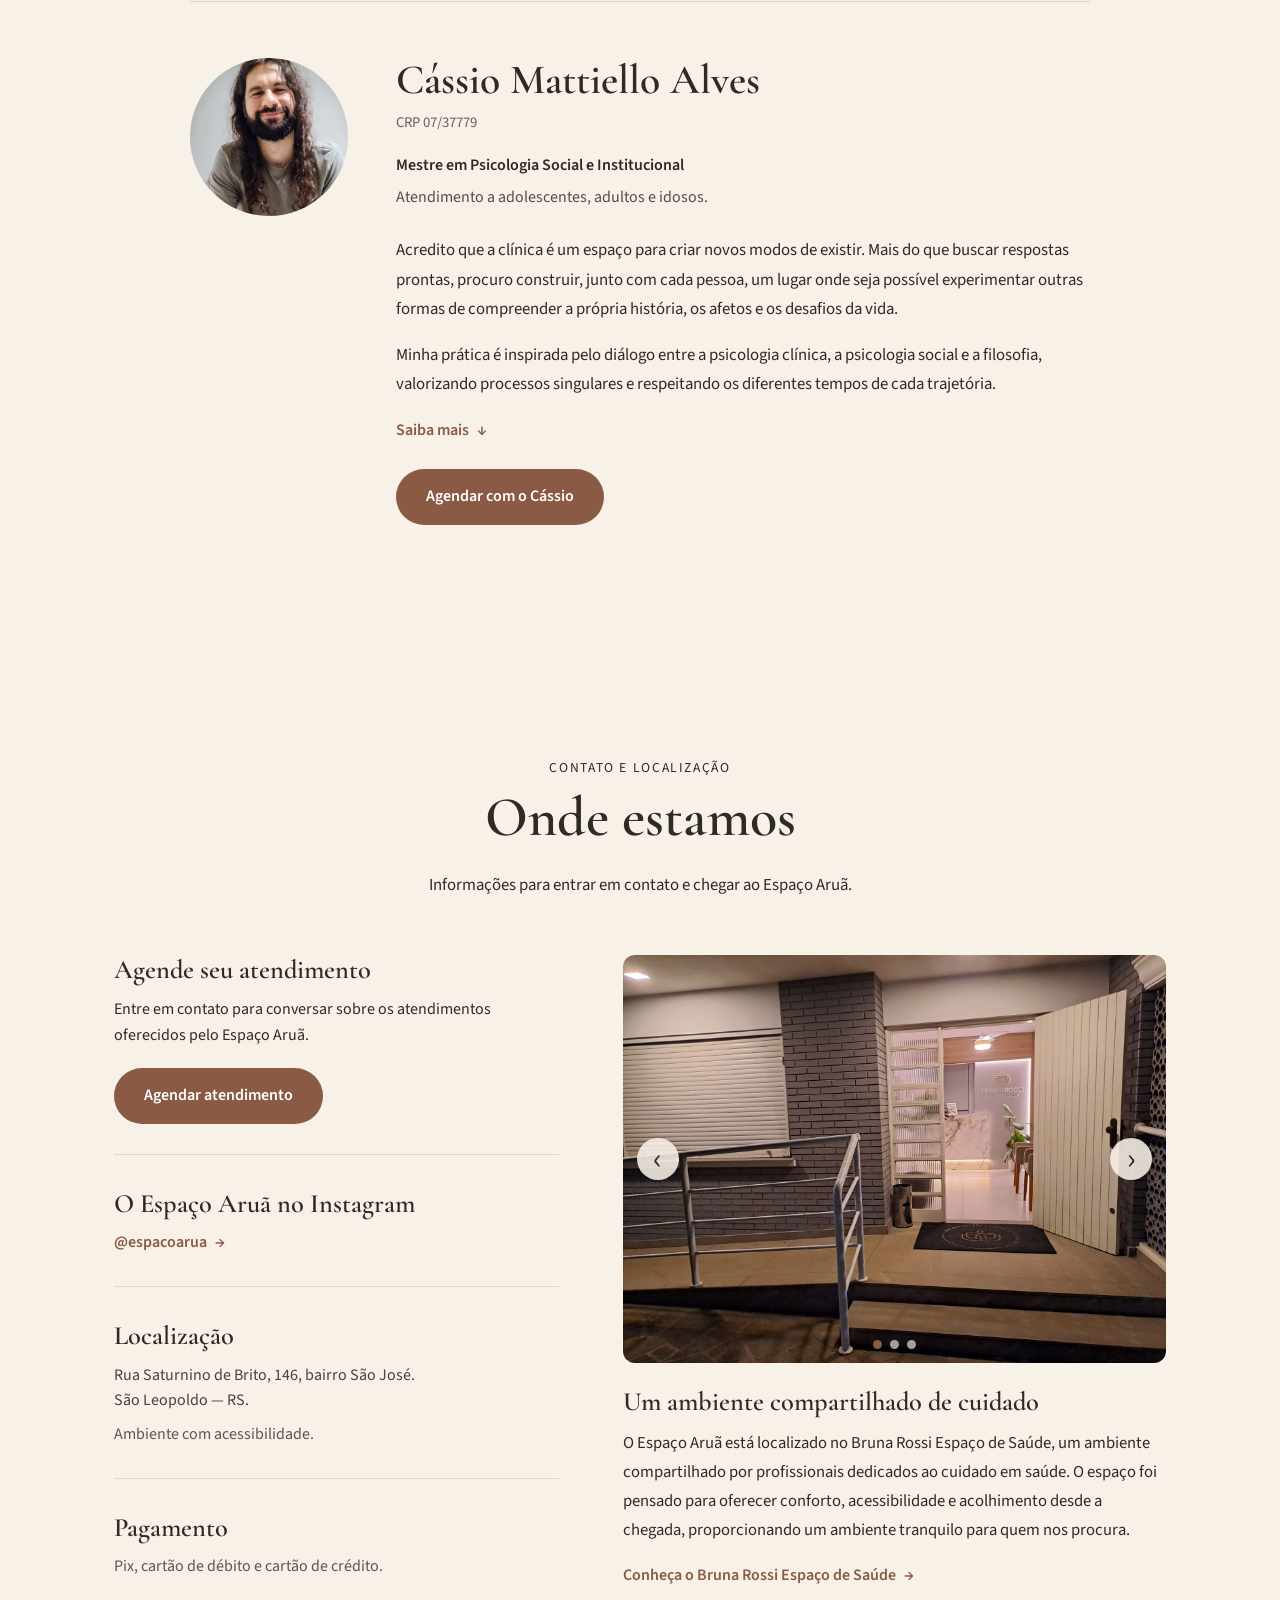
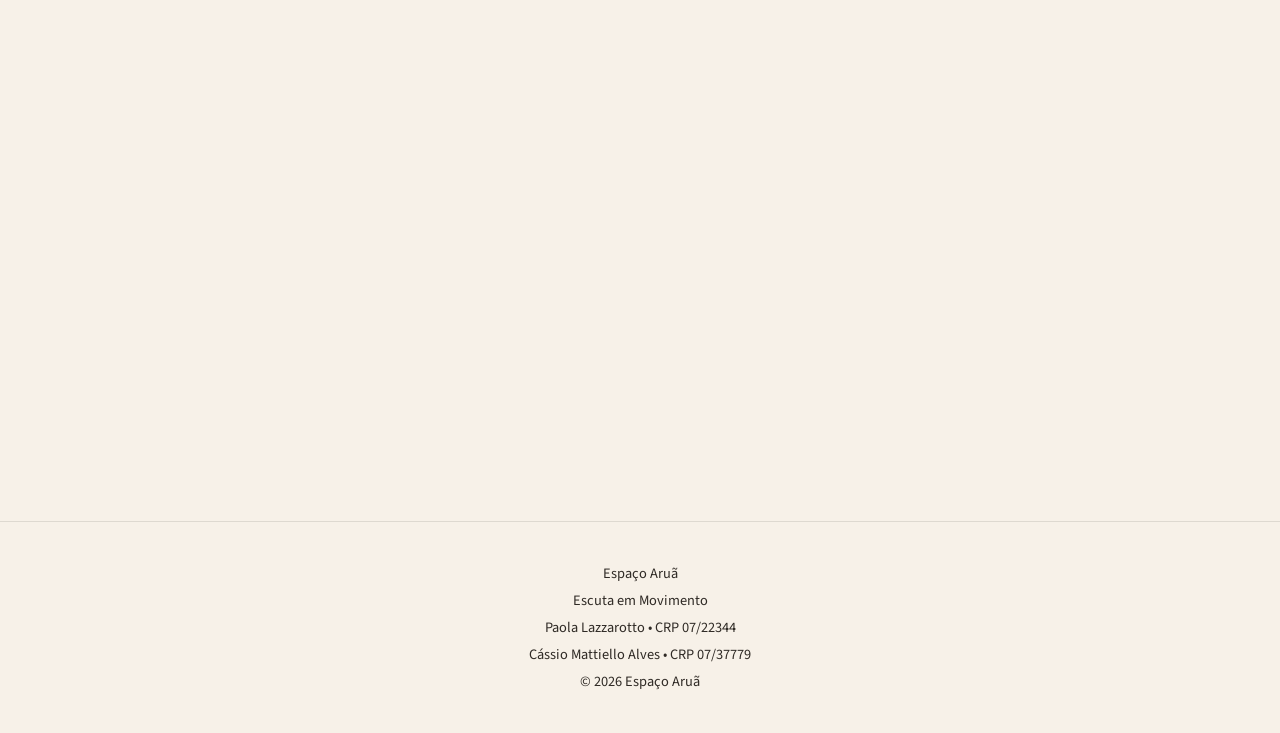
==== commit c247a5c7: "Update index.html" ====
--- a/index.html
+++ b/index.html
@@ -149,126 +149,168 @@
 </section>
 
     <section id="equipe" class="section team-section">
-      <div class="section-heading">
-        <p class="eyebrow">Profissionais</p>
-
-        <h2>Nossa equipe</h2>
-
-        <p>
-          Conheça os profissionais que compõem o Espaço Aruã.
-        </p>
-      </div>
-
-      <div class="team-list">
-
-        <article class="team-member">
-          <img
-            src="assets/paola.jpeg"
-            alt="Paola Lazzarotto"
-            class="team-photo">
-
-          <div class="team-content">
-            <h3>Paola Lazzarotto</h3>
-
-            <p class="team-crp">CRP 07/22344</p>
-
-            <p class="team-title">
-              Especialista em Saúde Mental
-            </p>
-
-            <p class="team-audience">
-              Atendimento a crianças, adolescentes, adultos e casais.
-            </p>
-
-            <p class="team-summary">
-              Texto provisório de apresentação da trajetória e da forma
-              de trabalho da profissional.
-            </p>
-
-            <div class="team-more" id="paola-more" hidden>
-              <p>
-                Texto provisório para a trajetória profissional completa,
-                formação, experiências e áreas de atuação.
-              </p>
-            </div>
-
-            <button
-              class="more-link"
-              type="button"
-              aria-expanded="false"
-              aria-controls="paola-more">
-
-              <span class="more-label">Saiba mais</span>
-              <span class="more-arrow" aria-hidden="true">↓</span>
-            </button>
-
-            <a
-              href="https://wa.me/5551999590970?text=Ol%C3%A1%21%20Conheci%20o%20Espa%C3%A7o%20Aru%C3%A3%20pelo%20site%20e%20gostaria%20de%20agendar%20um%20atendimento."
-              class="button team-button"
-              target="_blank"
-              rel="noopener noreferrer"
-              aria-label="Agendar atendimento com Paola pelo WhatsApp">
-
-              Agendar com a Paola
-            </a>
-          </div>
-        </article>
-
-        <article class="team-member">
-          <img
-            src="assets/cassio.jpg"
-            alt="Cássio Mattiello Alves"
-            class="team-photo">
-
-          <div class="team-content">
-            <h3>Cássio Mattiello Alves</h3>
-
-            <p class="team-crp">CRP 07/37779</p>
-
-            <p class="team-title">
-              Mestre em Psicologia Social
-            </p>
-
-            <p class="team-audience">
-              Atendimento a adolescentes, adultos e idosos.
-            </p>
-
-            <p class="team-summary">
-              Texto provisório de apresentação da trajetória e da forma
-              de trabalho do profissional.
-            </p>
-
-            <div class="team-more" id="cassio-more" hidden>
-              <p>
-                Texto provisório para a trajetória profissional completa,
-                formação, experiências e áreas de atuação.
-              </p>
-            </div>
-
-            <button
-              class="more-link"
-              type="button"
-              aria-expanded="false"
-              aria-controls="cassio-more">
-
-              <span class="more-label">Saiba mais</span>
-              <span class="more-arrow" aria-hidden="true">↓</span>
-            </button>
-
-            <a
-              href="https://wa.me/5551982914845?text=Ol%C3%A1%21%20Conheci%20o%20Espa%C3%A7o%20Aru%C3%A3%20pelo%20site%20e%20gostaria%20de%20agendar%20um%20atendimento."
-              class="button team-button"
-              target="_blank"
-              rel="noopener noreferrer"
-              aria-label="Agendar atendimento com Cássio pelo WhatsApp">
-
-              Agendar com o Cássio
-            </a>
-          </div>
-        </article>
-
-      </div>
-    </section>
+  <div class="section-heading">
+    <p class="eyebrow">Profissionais</p>
+
+    <h2>Nossa equipe</h2>
+
+    <p>
+      Conheça os profissionais que compõem o Espaço Aruã.
+    </p>
+  </div>
+
+  <div class="team-list">
+
+    <article class="team-member">
+      <img
+        src="assets/paola.jpeg"
+        alt="Paola Lazzarotto"
+        class="team-photo">
+
+      <div class="team-content">
+        <h3>Paola Lazzarotto</h3>
+
+        <p class="team-crp">CRP 07/22344</p>
+
+        <p class="team-title">
+          Mestre em Saúde Coletiva e especialista em Saúde Mental
+        </p>
+
+        <p class="team-audience">
+          Atendimento a crianças, adolescentes, adultos e casais.
+        </p>
+
+        <div class="team-summary">
+          <p>
+            Acredito que o cuidado em saúde mental se constrói no encontro.
+            Por isso, procuro oferecer uma escuta atenta, ética e acolhedora,
+            respeitando a singularidade de cada pessoa e compreendendo que
+            cada trajetória pede um caminho próprio.
+          </p>
+
+          <p>
+            Minha trajetória foi construída entre a clínica, a saúde coletiva
+            e as políticas públicas, experiências que ampliaram meu olhar
+            sobre o sofrimento humano, os vínculos e as diferentes formas de
+            cuidado. Hoje, trago esse percurso para a clínica, oferecendo um
+            espaço em que cada pessoa possa ser escutada em sua história, em
+            seu tempo e em suas possibilidades de transformação.
+          </p>
+        </div>
+
+        <div class="team-more" id="paola-more" hidden>
+          <p>
+            Sou psicóloga, mestre em Saúde Coletiva pela UNISINOS e
+            especialista em Saúde Mental, Atenção Psicossocial e
+            Psicopatologia. Ao longo da minha trajetória, atuei em diferentes
+            serviços do SUS, na assistência social, na supervisão
+            clínico-institucional, na gestão e na formação de profissionais,
+            mantendo também formação continuada em avaliação psicológica e
+            em gestão do trabalho em saúde.
+          </p>
+
+          <p>
+            Essas experiências seguem inspirando minha prática clínica e
+            fortalecendo meu compromisso com um cuidado ético, singular e
+            construído em parceria.
+          </p>
+        </div>
+
+        <button
+          class="more-link"
+          type="button"
+          aria-expanded="false"
+          aria-controls="paola-more">
+
+          <span class="more-label">Saiba mais</span>
+          <span class="more-arrow" aria-hidden="true">↓</span>
+        </button>
+
+        <a
+          href="https://wa.me/5551999590970?text=Ol%C3%A1%21%20Conheci%20o%20Espa%C3%A7o%20Aru%C3%A3%20pelo%20site%20e%20gostaria%20de%20agendar%20um%20atendimento."
+          class="button team-button"
+          target="_blank"
+          rel="noopener noreferrer"
+          aria-label="Agendar atendimento com Paola pelo WhatsApp">
+
+          Agendar com a Paola
+        </a>
+      </div>
+    </article>
+
+    <article class="team-member">
+      <img
+        src="assets/cassio.jpg"
+        alt="Cássio Mattiello Alves"
+        class="team-photo">
+
+      <div class="team-content">
+        <h3>Cássio Mattiello Alves</h3>
+
+        <p class="team-crp">CRP 07/37779</p>
+
+        <p class="team-title">
+          Mestre em Psicologia Social e Institucional
+        </p>
+
+        <p class="team-audience">
+          Atendimento a adolescentes, adultos e idosos.
+        </p>
+
+        <div class="team-summary">
+          <p>
+            Acredito que a clínica é um espaço para criar novos modos de
+            existir. Mais do que buscar respostas prontas, procuro construir,
+            junto com cada pessoa, um lugar onde seja possível experimentar
+            outras formas de compreender a própria história, os afetos e os
+            desafios da vida.
+          </p>
+
+          <p>
+            Minha prática é inspirada pelo diálogo entre a psicologia clínica,
+            a psicologia social e a filosofia, valorizando processos singulares
+            e respeitando os diferentes tempos de cada trajetória.
+          </p>
+        </div>
+
+        <div class="team-more" id="cassio-more" hidden>
+          <p>
+            Sou psicólogo, mestre em Psicologia Social e Institucional pela
+            UFRGS e graduado em Psicologia pela UNISINOS. Minha pesquisa
+            esteve voltada às relações entre clínica, música e filosofia.
+          </p>
+
+          <p>
+            Minha atuação profissional passou por serviços da Assistência
+            Social, pelo CREAS e pela Vigilância Socioassistencial,
+            articulando a prática clínica com o trabalho em políticas públicas.
+          </p>
+        </div>
+
+        <button
+          class="more-link"
+          type="button"
+          aria-expanded="false"
+          aria-controls="cassio-more">
+
+          <span class="more-label">Saiba mais</span>
+          <span class="more-arrow" aria-hidden="true">↓</span>
+        </button>
+
+        <a
+          href="https://wa.me/5551982914845?text=Ol%C3%A1%21%20Conheci%20o%20Espa%C3%A7o%20Aru%C3%A3%20pelo%20site%20e%20gostaria%20de%20agendar%20um%20atendimento."
+          class="button team-button"
+          target="_blank"
+          rel="noopener noreferrer"
+          aria-label="Agendar atendimento com Cássio pelo WhatsApp">
+
+          Agendar com o Cássio
+        </a>
+      </div>
+    </article>
+
+  </div>
+</section>
 
     <section id="contato" class="section contact-section">
   <div class="section-heading contact-heading">
@@ -298,26 +340,26 @@
         </a>
       </div>
 
-      <div class="contact-group">
-        <h3>Acompanhe o Espaço Aruã</h3>
-
-        <a
-          href="#"
-          class="text-link"
-          target="_blank"
-          rel="noopener noreferrer">
-
-          @espacoarua
-          <span aria-hidden="true">→</span>
-        </a>
-      </div>
+       <div class="contact-group">
+    <h3>O Espaço Aruã no Instagram</h3>
+  
+    <a
+      href="https://www.instagram.com/espacoarua/"
+      class="text-link"
+      target="_blank"
+      rel="noopener noreferrer">
+  
+      @espacoarua
+      <span aria-hidden="true">→</span>
+    </a>
+  </div>
 
       <div class="contact-group">
         <h3>Localização</h3>
 
         <address>
-          Endereço completo do Espaço Aruã<br>
-          São Leopoldo — RS
+          Rua Saturnino de Brito, 146, bairro São José.<br>
+          São Leopoldo — RS.
         </address>
 
         <p class="practical-information">
--- a/style.css
+++ b/style.css
@@ -545,3 +545,96 @@
     min-height: 280px;
   }
 }
+/* Galeria do espaço parceiro */
+
+.partner-space-gallery {
+  position: relative;
+  width: 100%;
+  overflow: hidden;
+  border-radius: 12px;
+}
+
+.gallery-slides {
+  position: relative;
+  width: 100%;
+  aspect-ratio: 4 / 3;
+  background: rgba(255, 255, 255, 0.35);
+}
+
+.gallery-image {
+  position: absolute;
+  inset: 0;
+  width: 100%;
+  height: 100%;
+  display: none;
+  object-fit: cover;
+}
+
+.gallery-image.is-active {
+  display: block;
+}
+
+.gallery-button {
+  position: absolute;
+  top: 50%;
+  z-index: 2;
+  width: 42px;
+  height: 42px;
+  display: grid;
+  place-items: center;
+  padding: 0;
+  border: 0;
+  border-radius: 50%;
+  background: rgba(247, 241, 232, 0.88);
+  color: var(--cor-texto);
+  font: inherit;
+  font-size: 2rem;
+  line-height: 1;
+  cursor: pointer;
+  transform: translateY(-50%);
+}
+
+.gallery-button:hover {
+  background: var(--cor-fundo);
+}
+
+.gallery-prev {
+  left: 14px;
+}
+
+.gallery-next {
+  right: 14px;
+}
+
+.gallery-dots {
+  position: absolute;
+  right: 0;
+  bottom: 14px;
+  left: 0;
+  z-index: 2;
+  display: flex;
+  justify-content: center;
+  gap: 8px;
+}
+
+.gallery-dot {
+  width: 9px;
+  height: 9px;
+  padding: 0;
+  border: 0;
+  border-radius: 50%;
+  background: rgba(247, 241, 232, 0.65);
+  cursor: pointer;
+}
+
+.gallery-dot.is-active {
+  background: var(--cor-destaque);
+}
+
+@media (max-width: 768px) {
+  .gallery-button {
+    width: 38px;
+    height: 38px;
+    font-size: 1.7rem;
+  }
+}
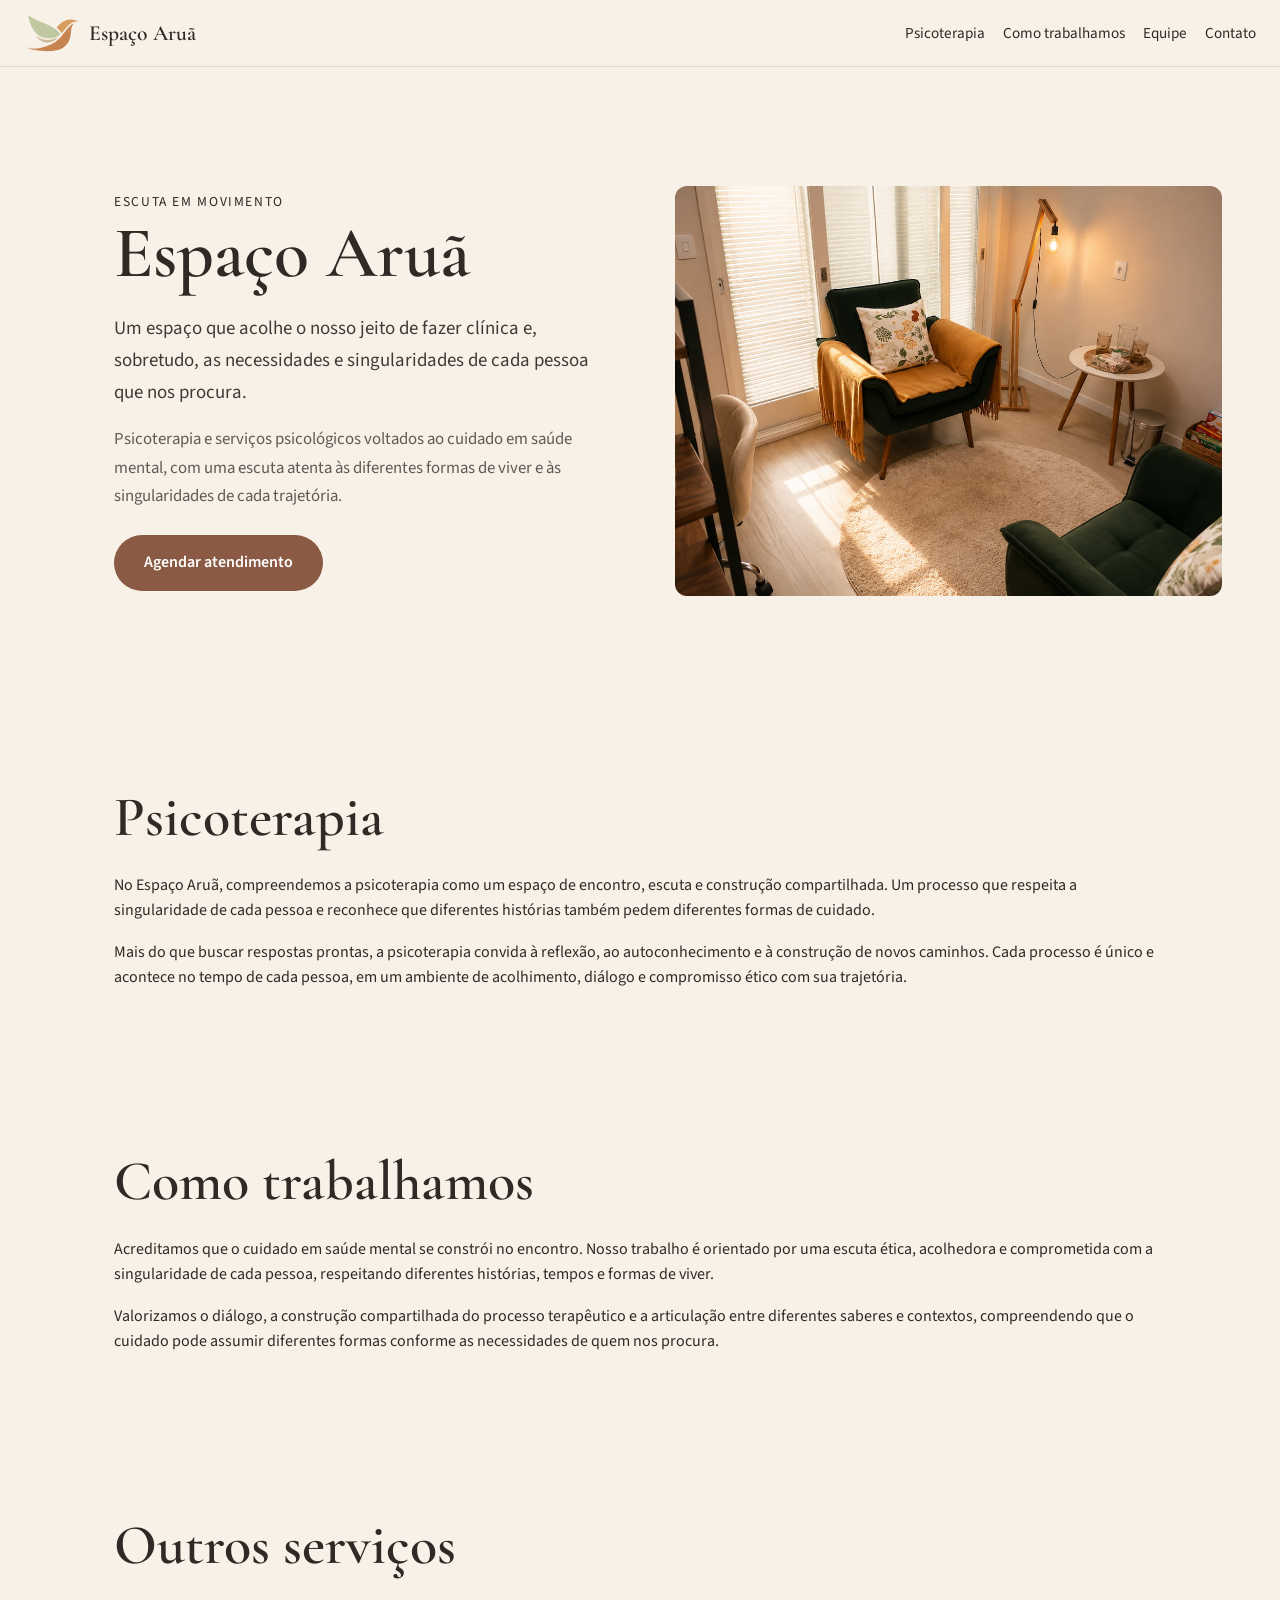
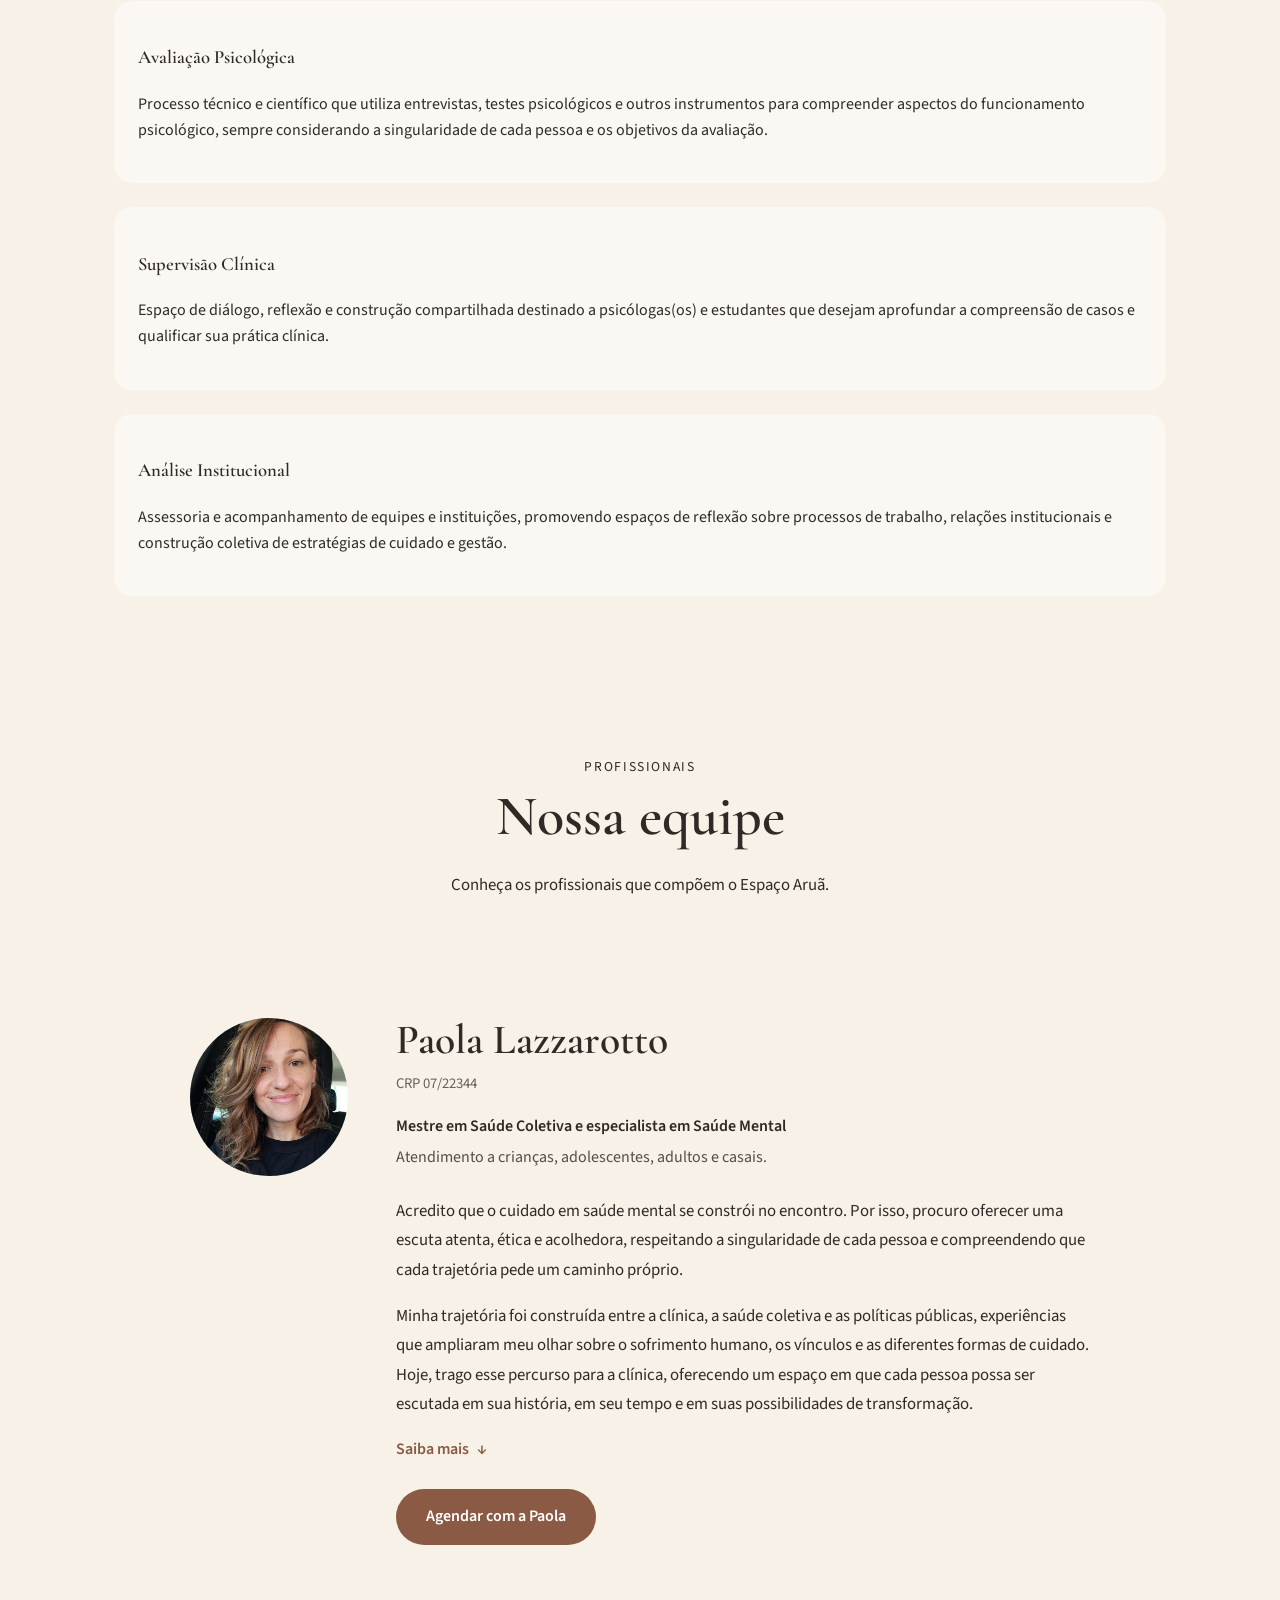
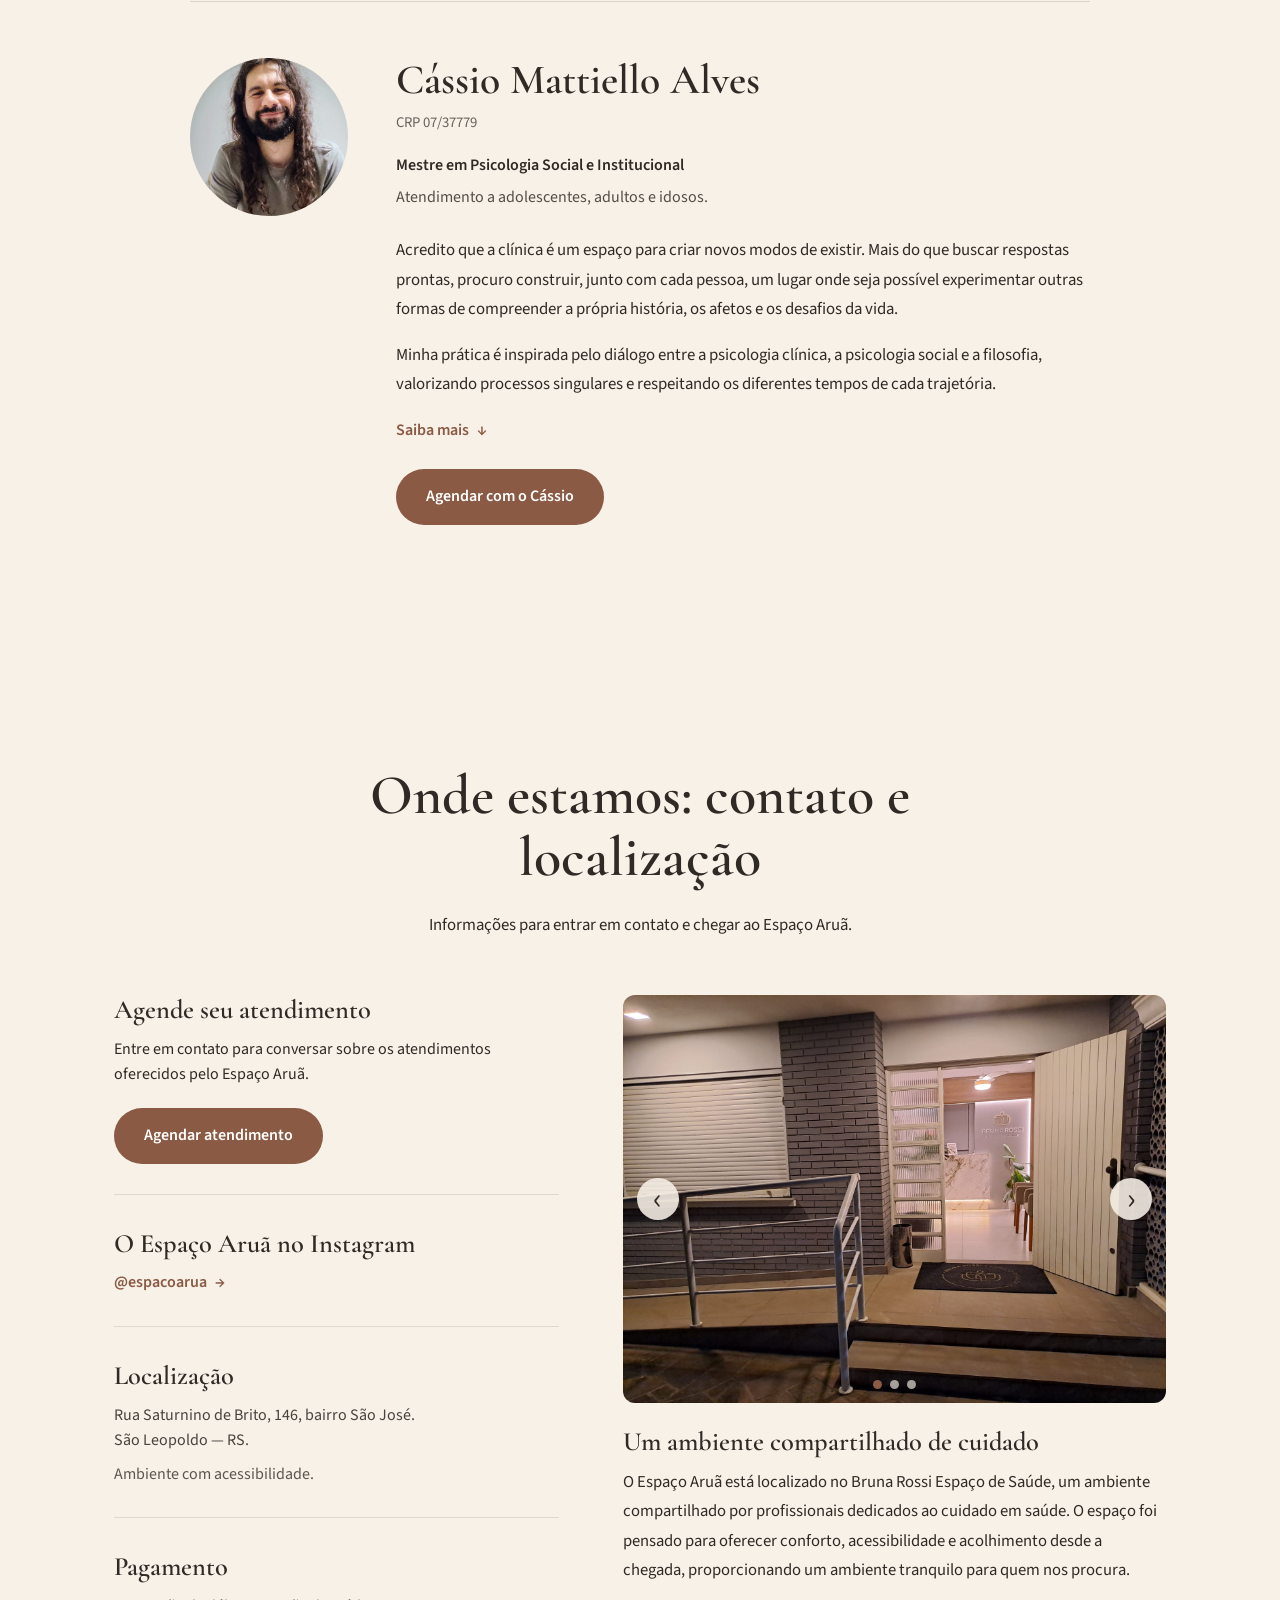
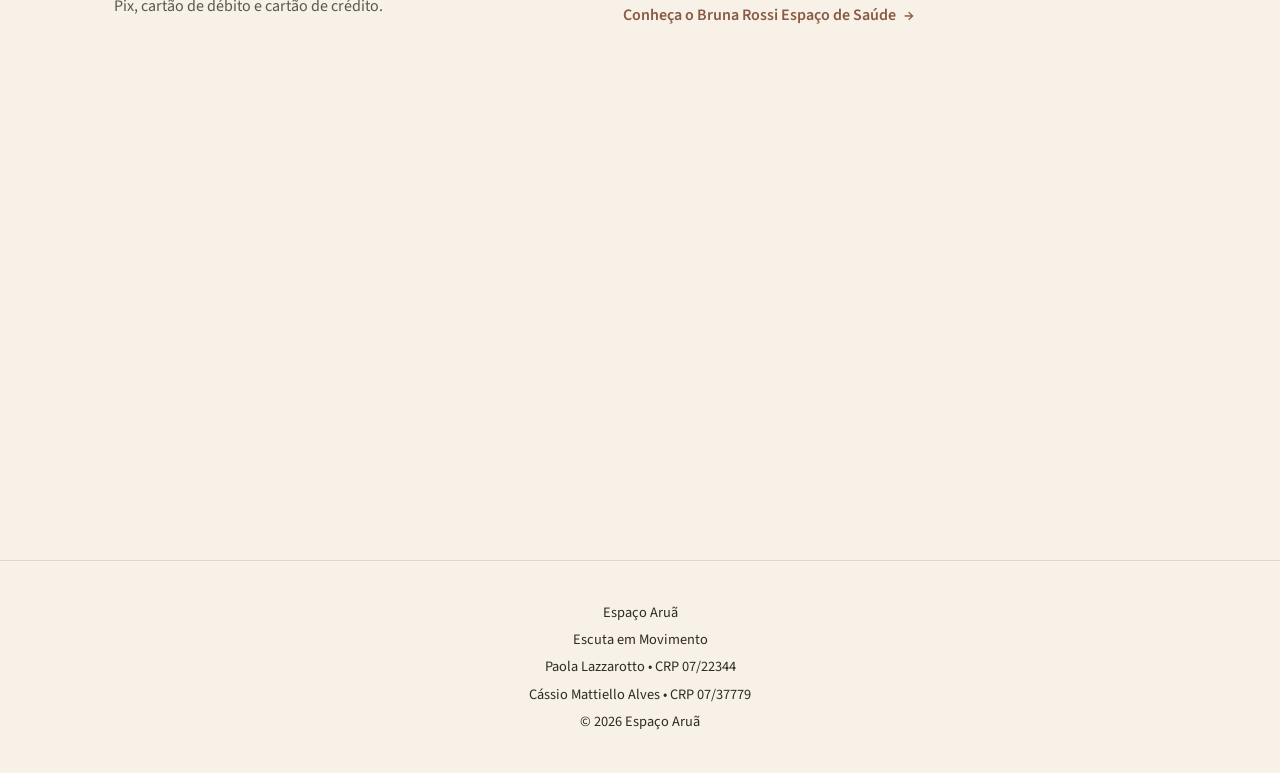
==== commit a2436d8f: "Update index.html" ====
--- a/index.html
+++ b/index.html
@@ -59,7 +59,12 @@
         viver e às singularidades de cada trajetória.
       </p>
 
-      <a href="#contato" class="button">
+      <a
+        href="https://wa.me/5551982914845?text=Olá!%20Conheci%20o%20Espaço%20Aruã%20pelo%20site%20e%20gostaria%20de%20agendar%20um%20atendimento."
+        class="button"
+        target="_blank"
+        rel="noopener noreferrer">
+      
         Agendar atendimento
       </a>
     </div>
@@ -314,9 +319,8 @@
 
     <section id="contato" class="section contact-section">
   <div class="section-heading contact-heading">
-    <p class="eyebrow">Contato e localização</p>
-
-    <h2>Onde estamos</h2>
+
+    <h2>Onde estamos: contato e localização</h2>
 
     <p>
       Informações para entrar em contato e chegar ao Espaço Aruã.
@@ -335,9 +339,14 @@
           oferecidos pelo Espaço Aruã.
         </p>
 
-        <a href="#" class="button">
-          Agendar atendimento
-        </a>
+      <a
+        href="https://wa.me/5551982914845?text=Olá!%20Conheci%20o%20Espaço%20Aruã%20pelo%20site%20e%20gostaria%20de%20agendar%20um%20atendimento."
+        class="button"
+        target="_blank"
+        rel="noopener noreferrer">
+      
+        Agendar atendimento
+      </a>
       </div>
 
        <div class="contact-group">
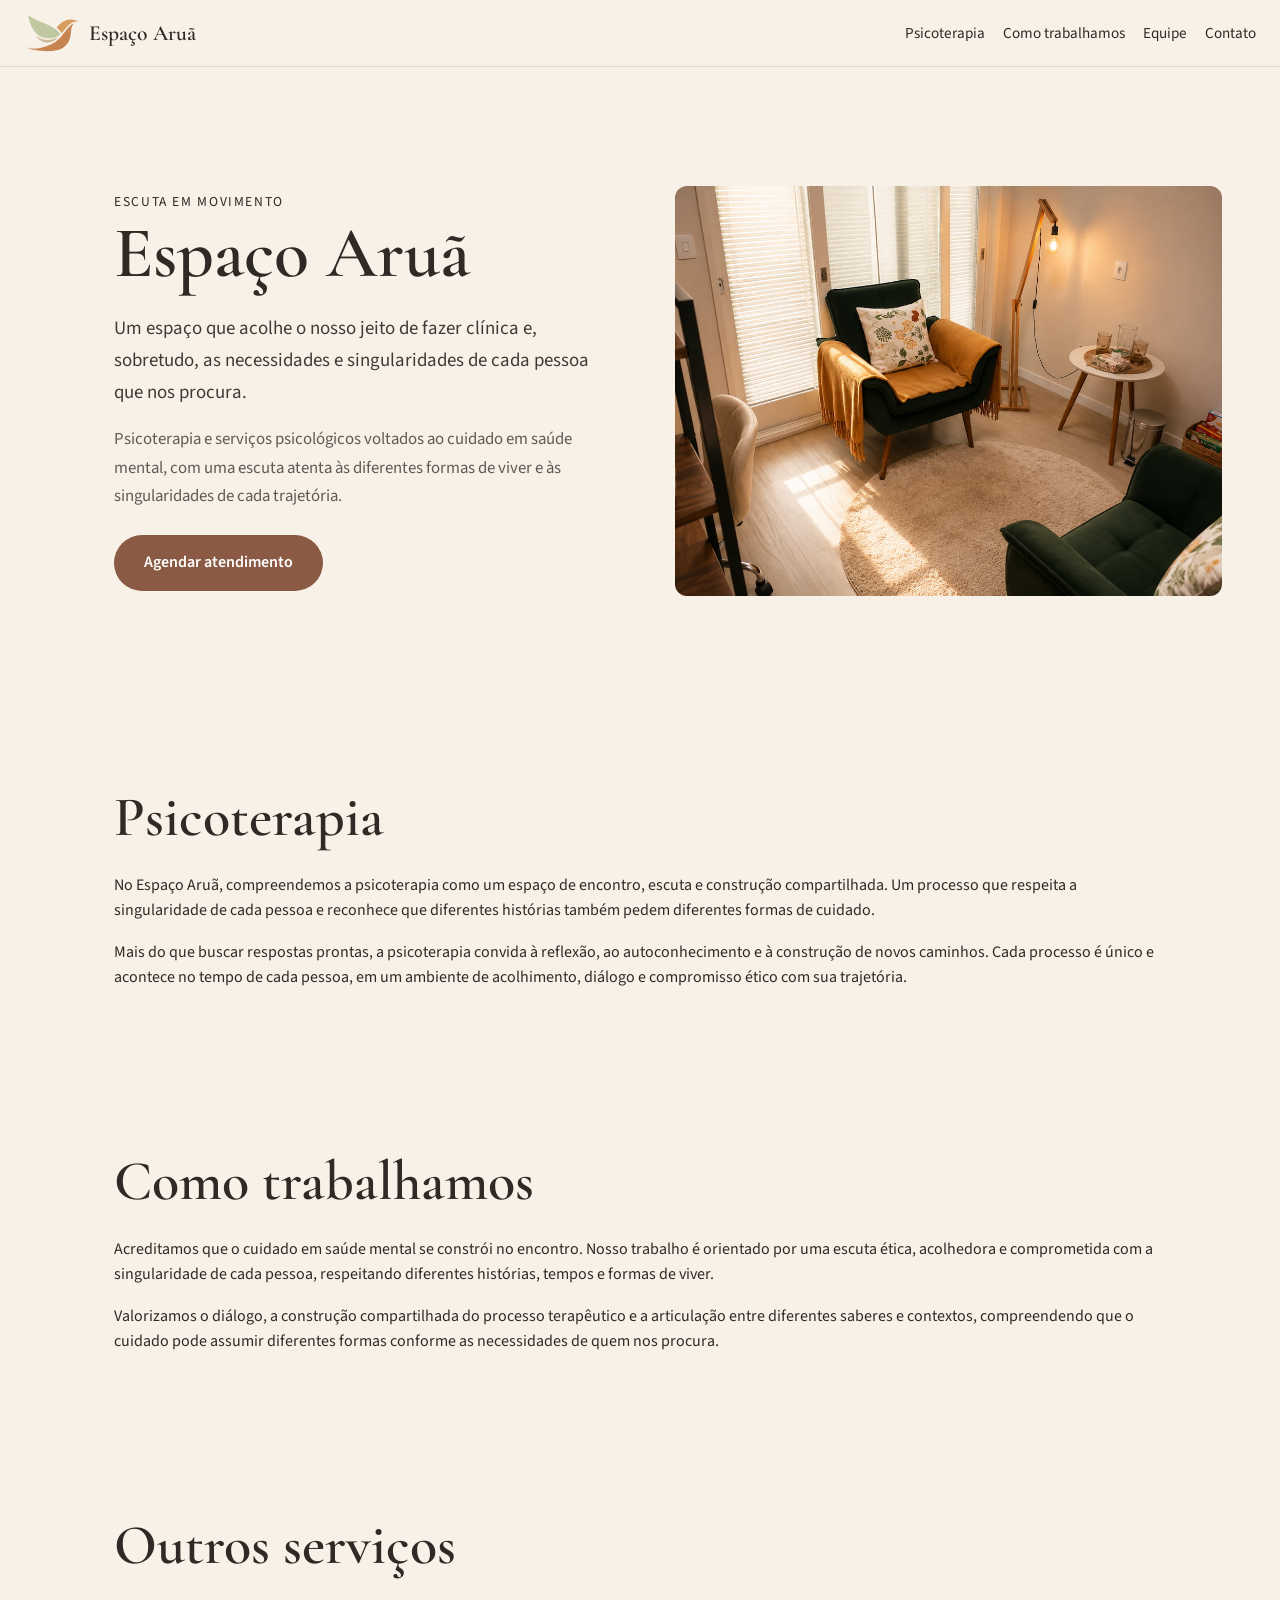
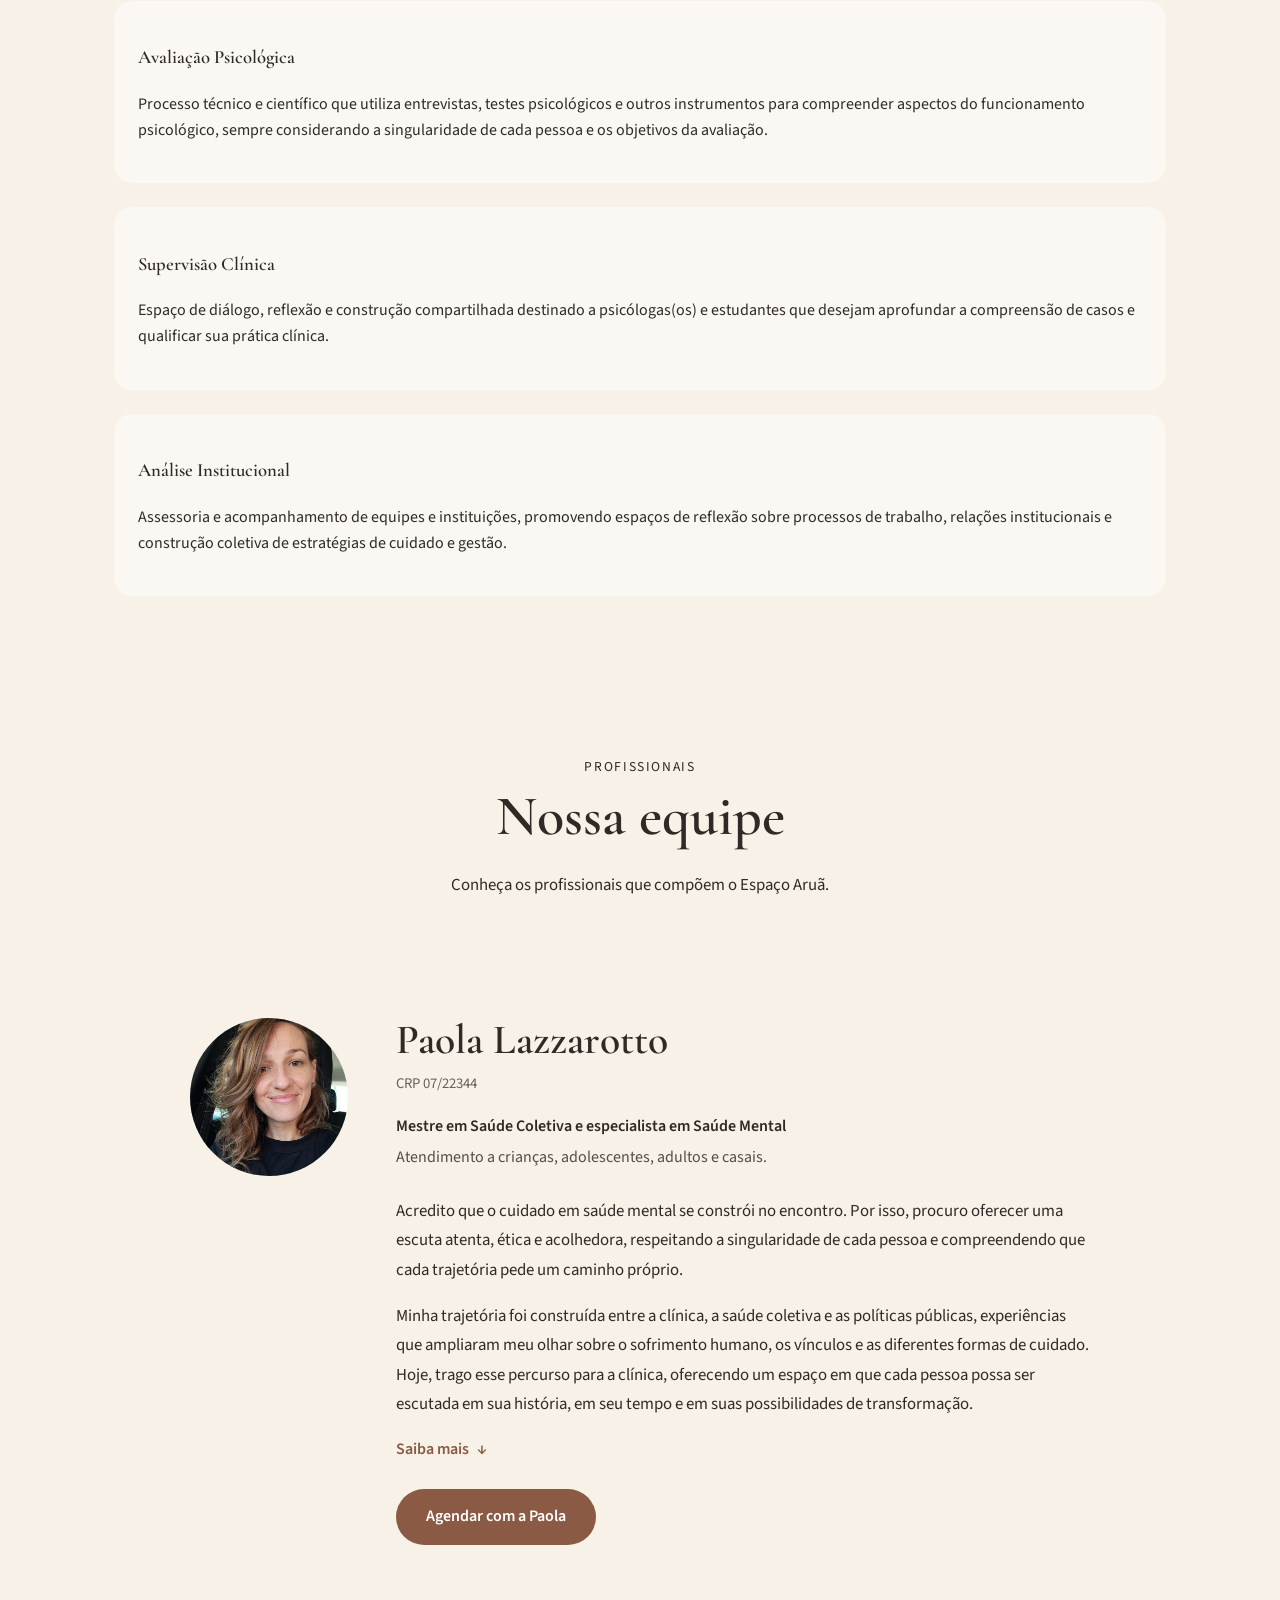
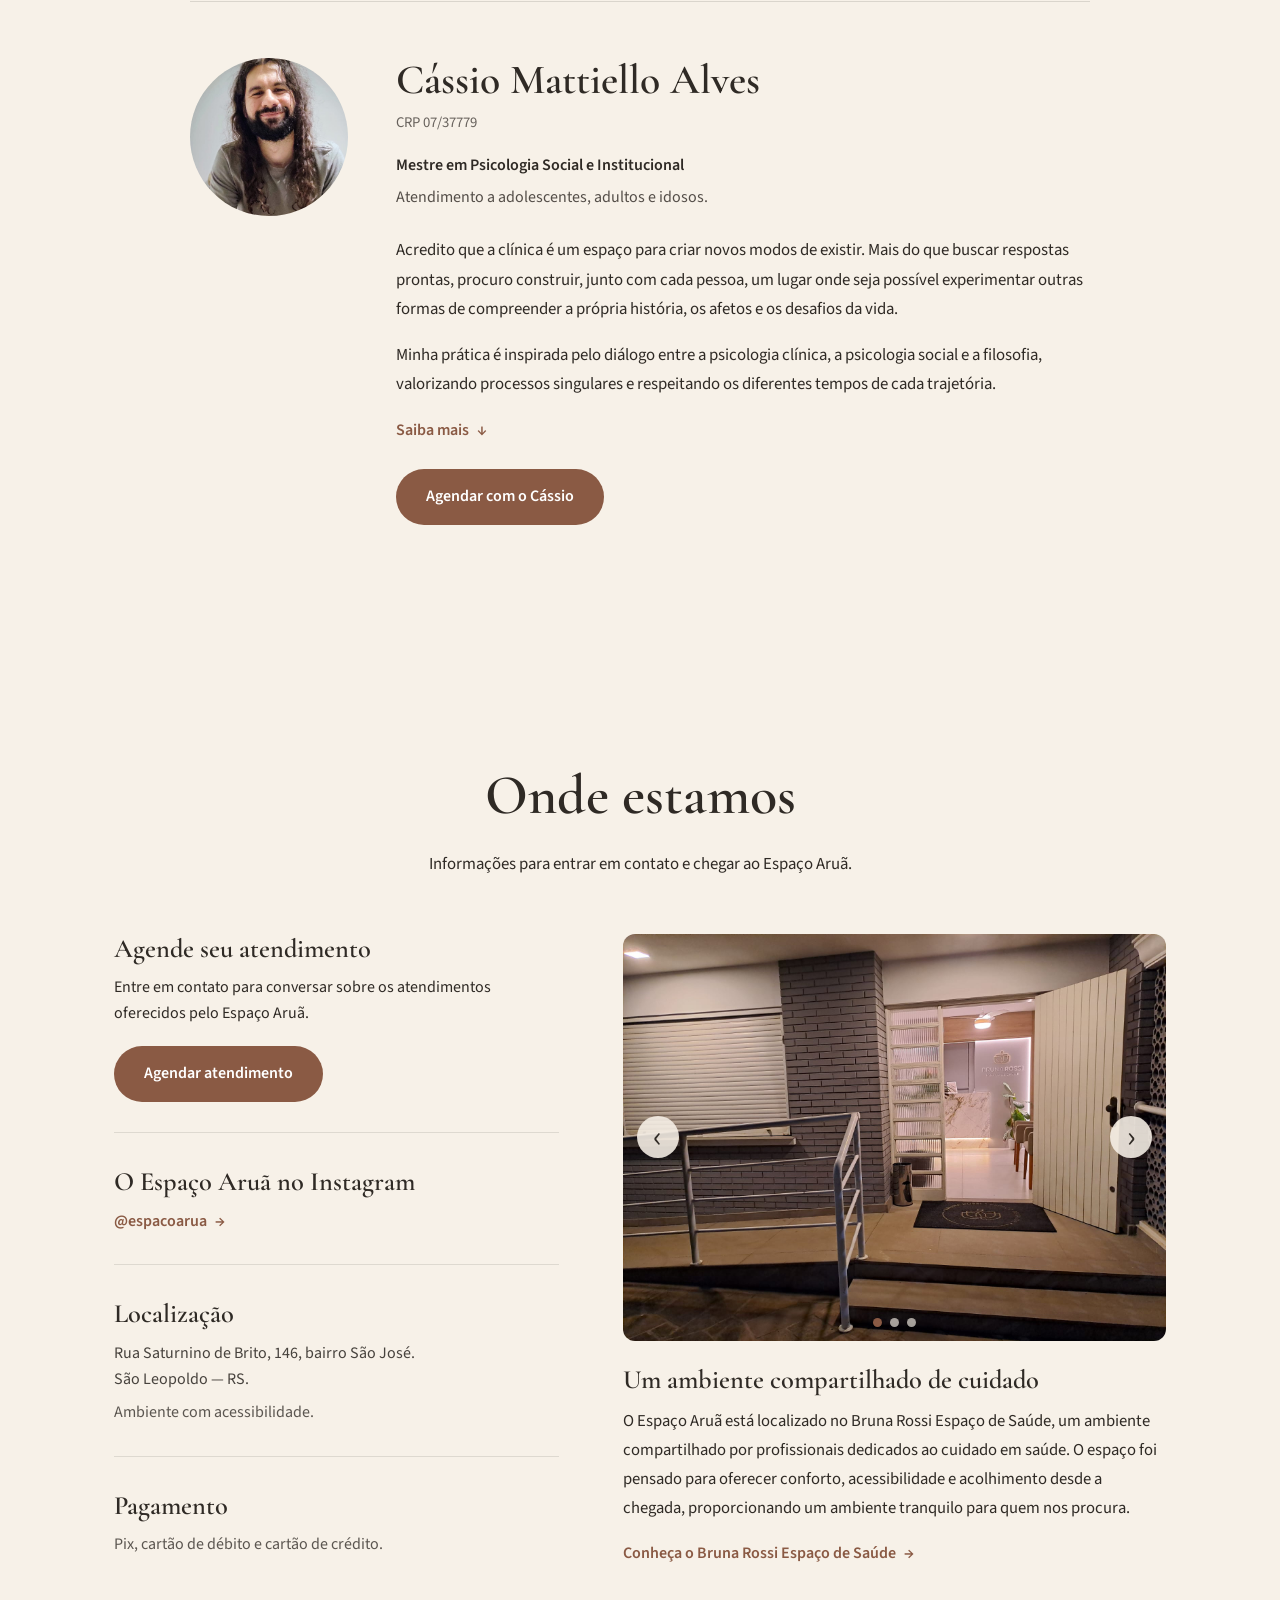
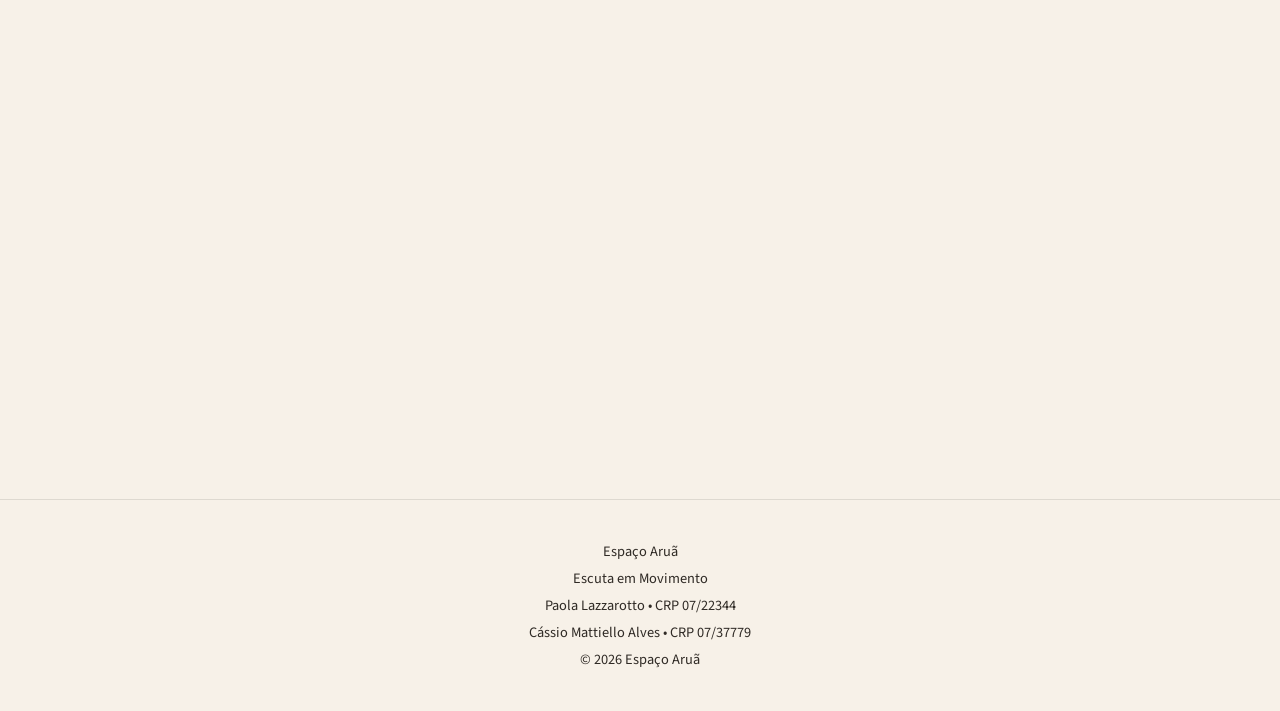
==== commit 4b48f18a: "Update index.html" ====
--- a/index.html
+++ b/index.html
@@ -320,7 +320,7 @@
     <section id="contato" class="section contact-section">
   <div class="section-heading contact-heading">
 
-    <h2>Onde estamos: contato e localização</h2>
+    <h2>Onde estamos</h2>
 
     <p>
       Informações para entrar em contato e chegar ao Espaço Aruã.
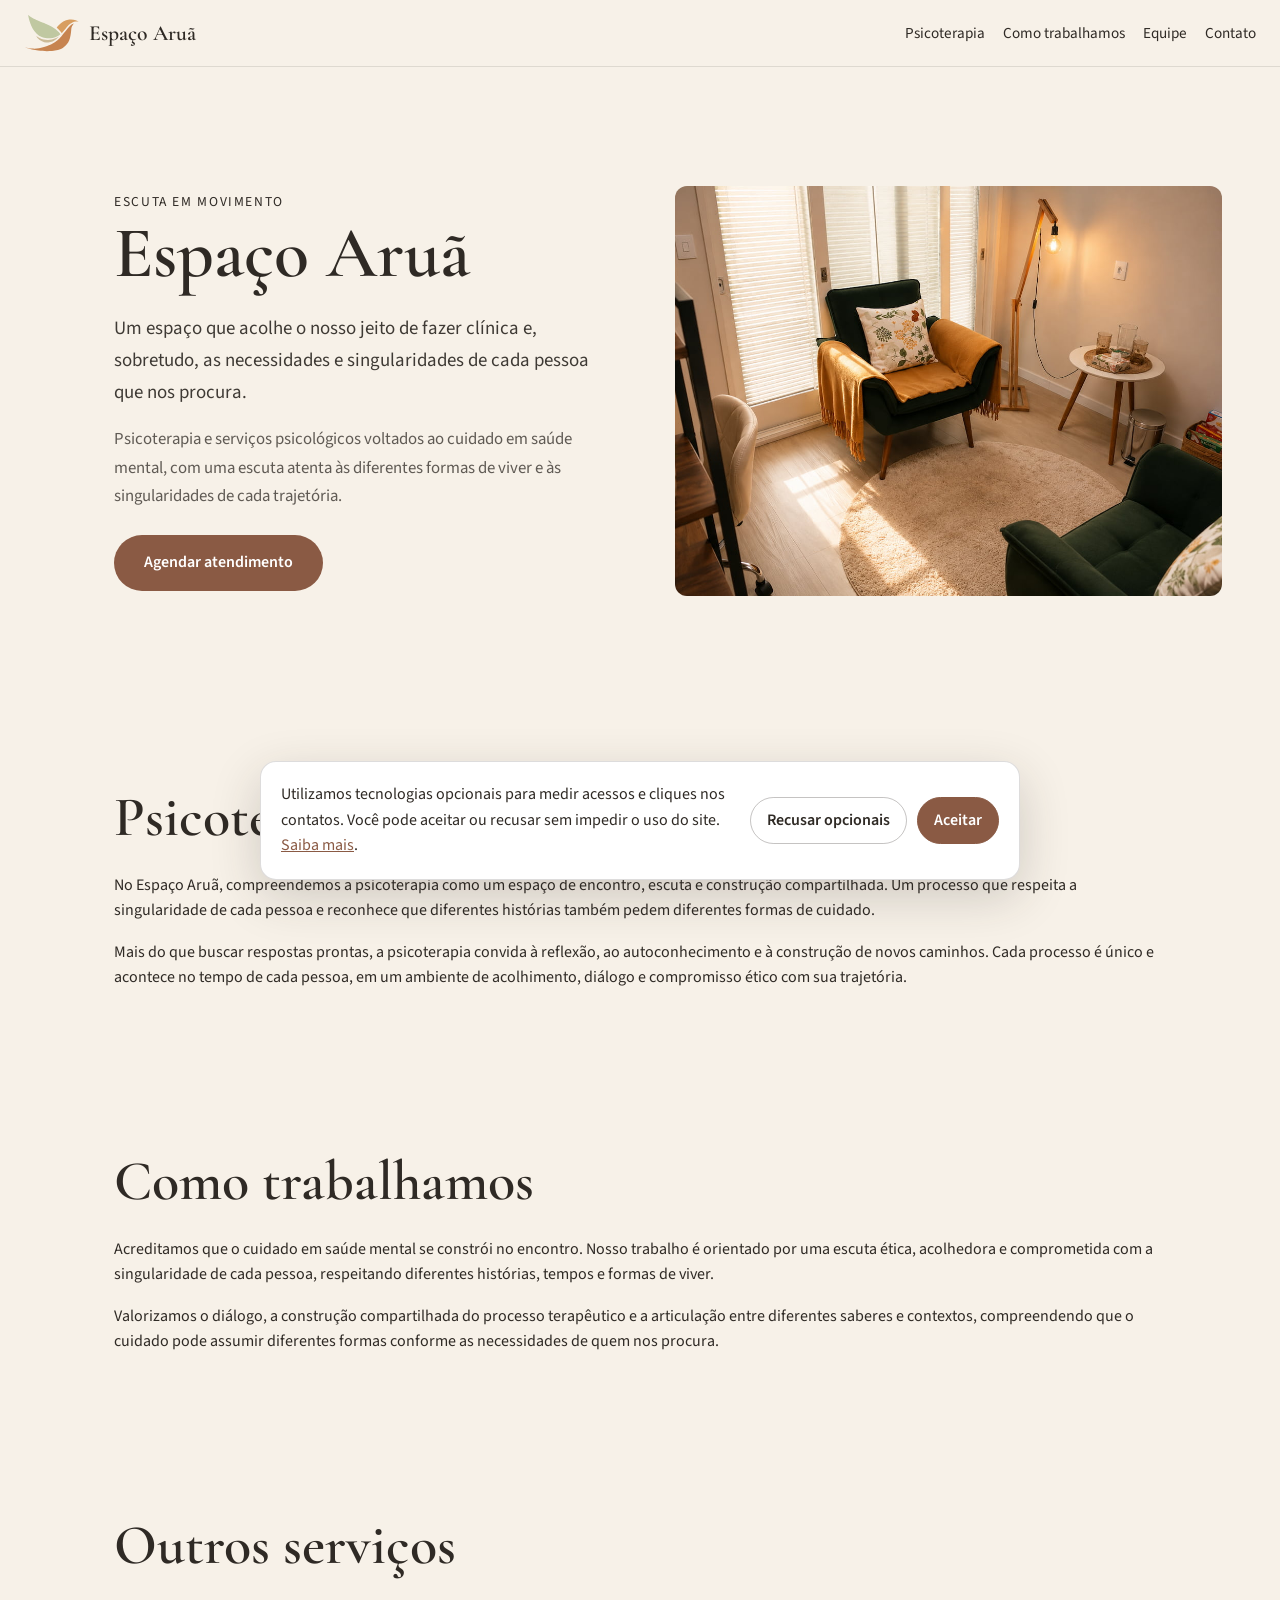
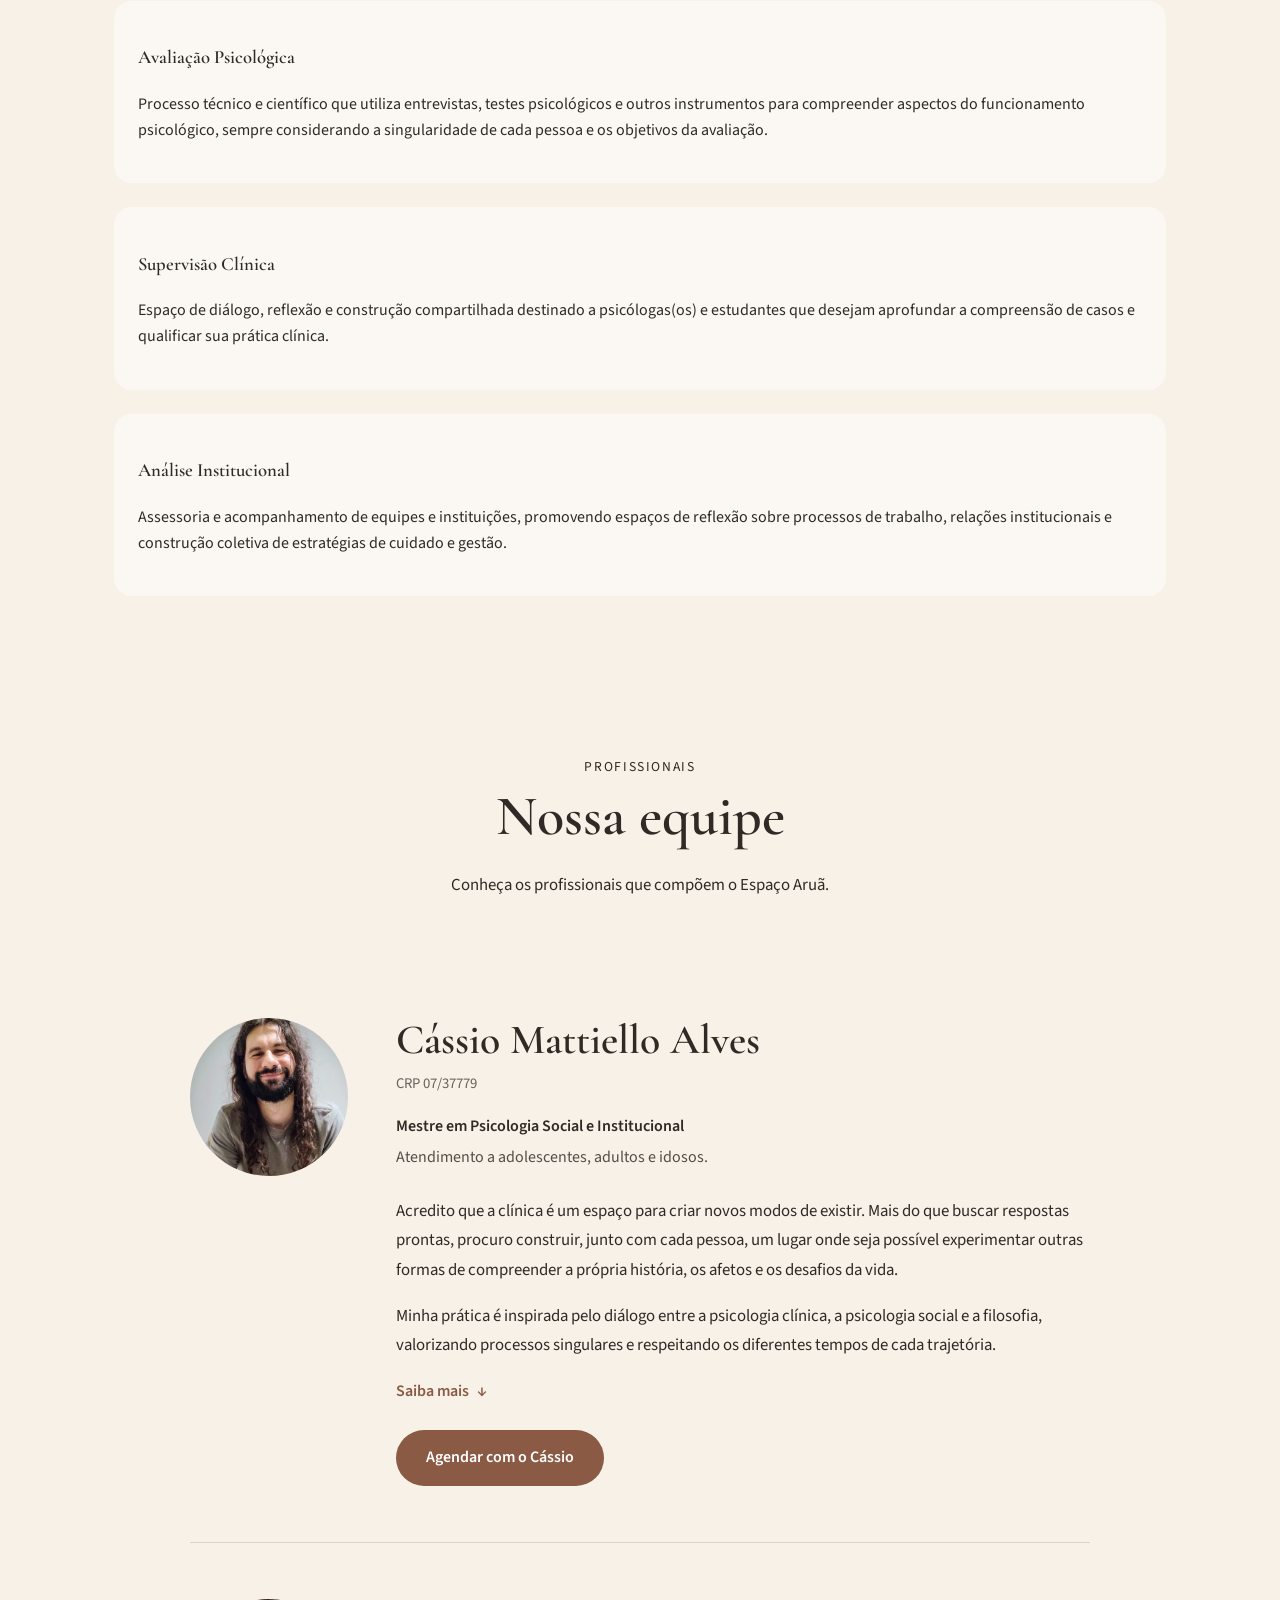
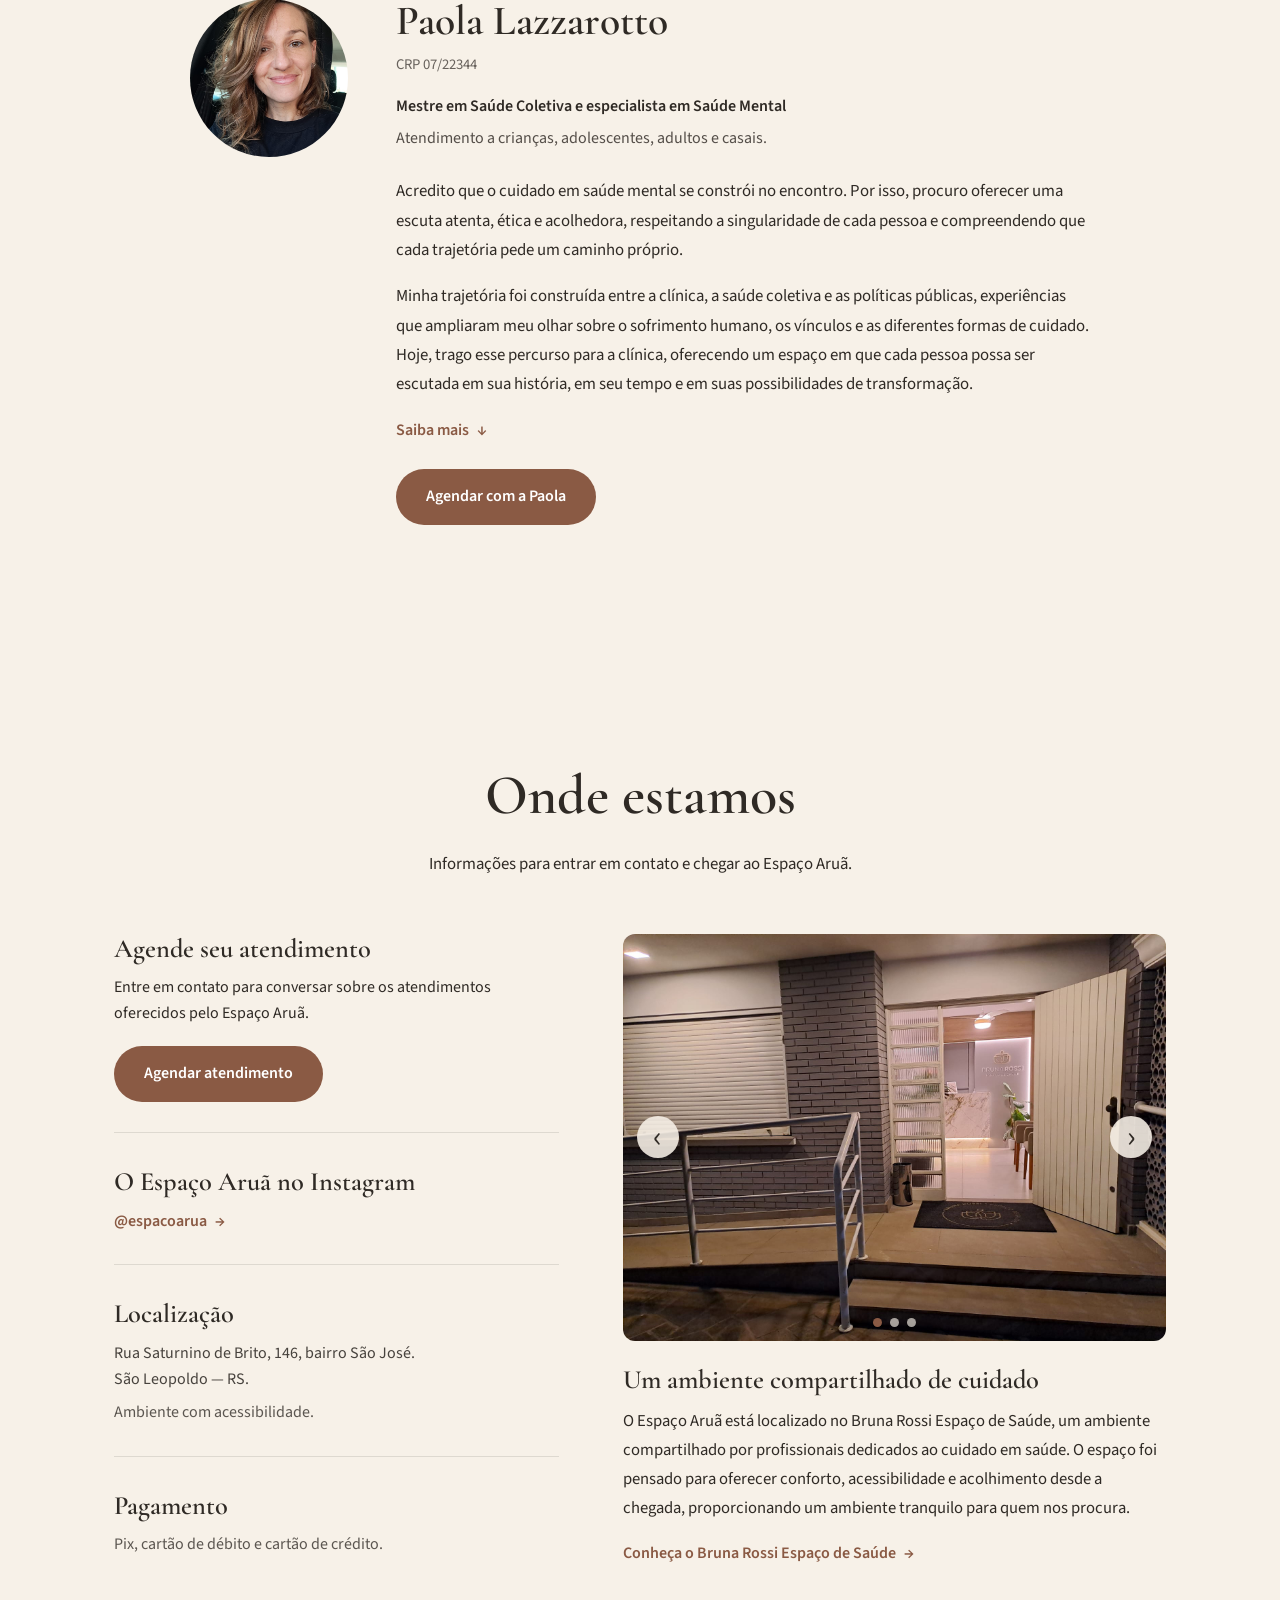
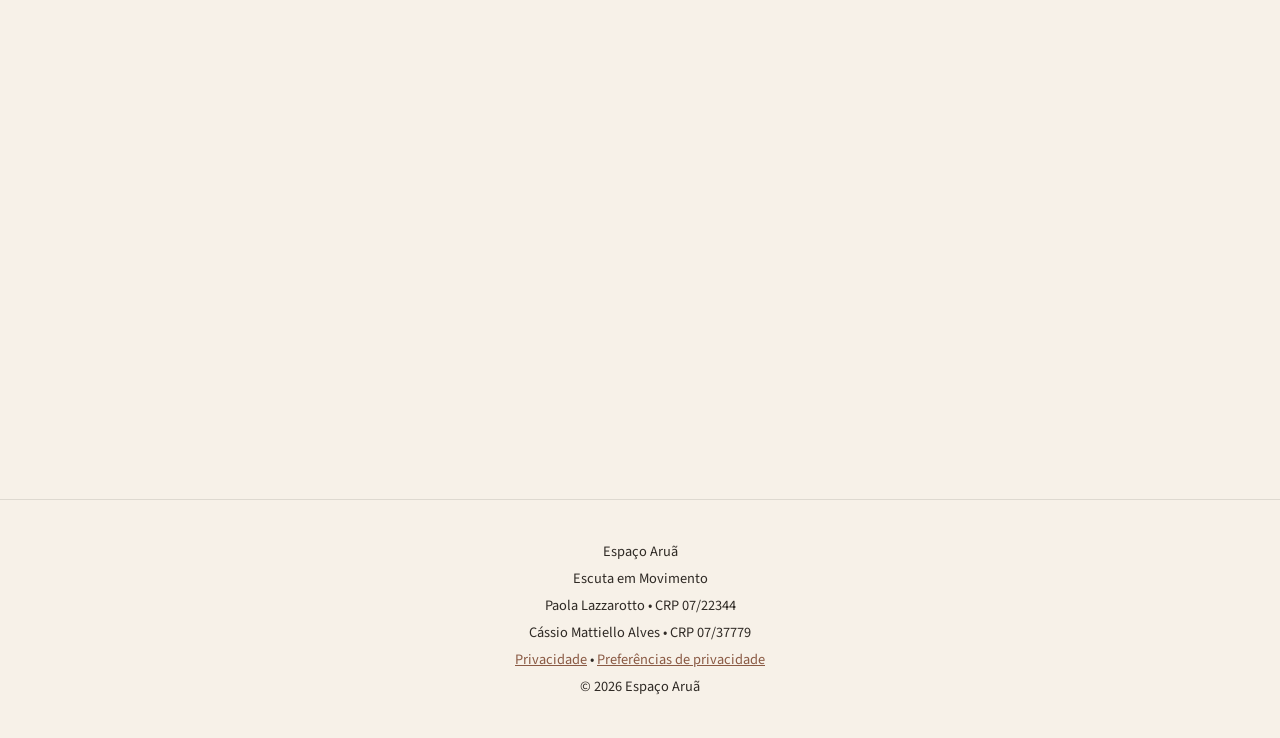
==== commit a7176455: "Troca de ordem do Team" ====
--- a/index.html
+++ b/index.html
@@ -166,6 +166,77 @@
 
   <div class="team-list">
 
+<article class="team-member">
+      <img
+        src="assets/cassio.jpg"
+        alt="Cássio Mattiello Alves"
+        class="team-photo">
+
+      <div class="team-content">
+        <h3>Cássio Mattiello Alves</h3>
+
+        <p class="team-crp">CRP 07/37779</p>
+
+        <p class="team-title">
+          Mestre em Psicologia Social e Institucional
+        </p>
+
+        <p class="team-audience">
+          Atendimento a adolescentes, adultos e idosos.
+        </p>
+
+        <div class="team-summary">
+          <p>
+            Acredito que a clínica é um espaço para criar novos modos de
+            existir. Mais do que buscar respostas prontas, procuro construir,
+            junto com cada pessoa, um lugar onde seja possível experimentar
+            outras formas de compreender a própria história, os afetos e os
+            desafios da vida.
+          </p>
+
+          <p>
+            Minha prática é inspirada pelo diálogo entre a psicologia clínica,
+            a psicologia social e a filosofia, valorizando processos singulares
+            e respeitando os diferentes tempos de cada trajetória.
+          </p>
+        </div>
+
+        <div class="team-more" id="cassio-more" hidden>
+          <p>
+            Sou psicólogo, mestre em Psicologia Social e Institucional pela
+            UFRGS e graduado em Psicologia pela UNISINOS. Minha pesquisa
+            esteve voltada às relações entre clínica, música e filosofia.
+          </p>
+
+          <p>
+            Minha atuação profissional passou por serviços da Assistência
+            Social, pelo CREAS e pela Vigilância Socioassistencial,
+            articulando a prática clínica com o trabalho em políticas públicas.
+          </p>
+        </div>
+
+        <button
+          class="more-link"
+          type="button"
+          aria-expanded="false"
+          aria-controls="cassio-more">
+
+          <span class="more-label">Saiba mais</span>
+          <span class="more-arrow" aria-hidden="true">↓</span>
+        </button>
+
+        <a
+          href="https://wa.me/5551982914845?text=Ol%C3%A1%21%20Conheci%20o%20Espa%C3%A7o%20Aru%C3%A3%20pelo%20site%20e%20gostaria%20de%20agendar%20um%20atendimento."
+          class="button team-button"
+          target="_blank"
+          rel="noopener noreferrer"
+          aria-label="Agendar atendimento com Cássio pelo WhatsApp">
+
+          Agendar com o Cássio
+        </a>
+      </div>
+    </article>
+    
     <article class="team-member">
       <img
         src="assets/paola.jpeg"
@@ -239,77 +310,6 @@
           aria-label="Agendar atendimento com Paola pelo WhatsApp">
 
           Agendar com a Paola
-        </a>
-      </div>
-    </article>
-
-    <article class="team-member">
-      <img
-        src="assets/cassio.jpg"
-        alt="Cássio Mattiello Alves"
-        class="team-photo">
-
-      <div class="team-content">
-        <h3>Cássio Mattiello Alves</h3>
-
-        <p class="team-crp">CRP 07/37779</p>
-
-        <p class="team-title">
-          Mestre em Psicologia Social e Institucional
-        </p>
-
-        <p class="team-audience">
-          Atendimento a adolescentes, adultos e idosos.
-        </p>
-
-        <div class="team-summary">
-          <p>
-            Acredito que a clínica é um espaço para criar novos modos de
-            existir. Mais do que buscar respostas prontas, procuro construir,
-            junto com cada pessoa, um lugar onde seja possível experimentar
-            outras formas de compreender a própria história, os afetos e os
-            desafios da vida.
-          </p>
-
-          <p>
-            Minha prática é inspirada pelo diálogo entre a psicologia clínica,
-            a psicologia social e a filosofia, valorizando processos singulares
-            e respeitando os diferentes tempos de cada trajetória.
-          </p>
-        </div>
-
-        <div class="team-more" id="cassio-more" hidden>
-          <p>
-            Sou psicólogo, mestre em Psicologia Social e Institucional pela
-            UFRGS e graduado em Psicologia pela UNISINOS. Minha pesquisa
-            esteve voltada às relações entre clínica, música e filosofia.
-          </p>
-
-          <p>
-            Minha atuação profissional passou por serviços da Assistência
-            Social, pelo CREAS e pela Vigilância Socioassistencial,
-            articulando a prática clínica com o trabalho em políticas públicas.
-          </p>
-        </div>
-
-        <button
-          class="more-link"
-          type="button"
-          aria-expanded="false"
-          aria-controls="cassio-more">
-
-          <span class="more-label">Saiba mais</span>
-          <span class="more-arrow" aria-hidden="true">↓</span>
-        </button>
-
-        <a
-          href="https://wa.me/5551982914845?text=Ol%C3%A1%21%20Conheci%20o%20Espa%C3%A7o%20Aru%C3%A3%20pelo%20site%20e%20gostaria%20de%20agendar%20um%20atendimento."
-          class="button team-button"
-          target="_blank"
-          rel="noopener noreferrer"
-          aria-label="Agendar atendimento com Cássio pelo WhatsApp">
-
-          Agendar com o Cássio
         </a>
       </div>
     </article>
